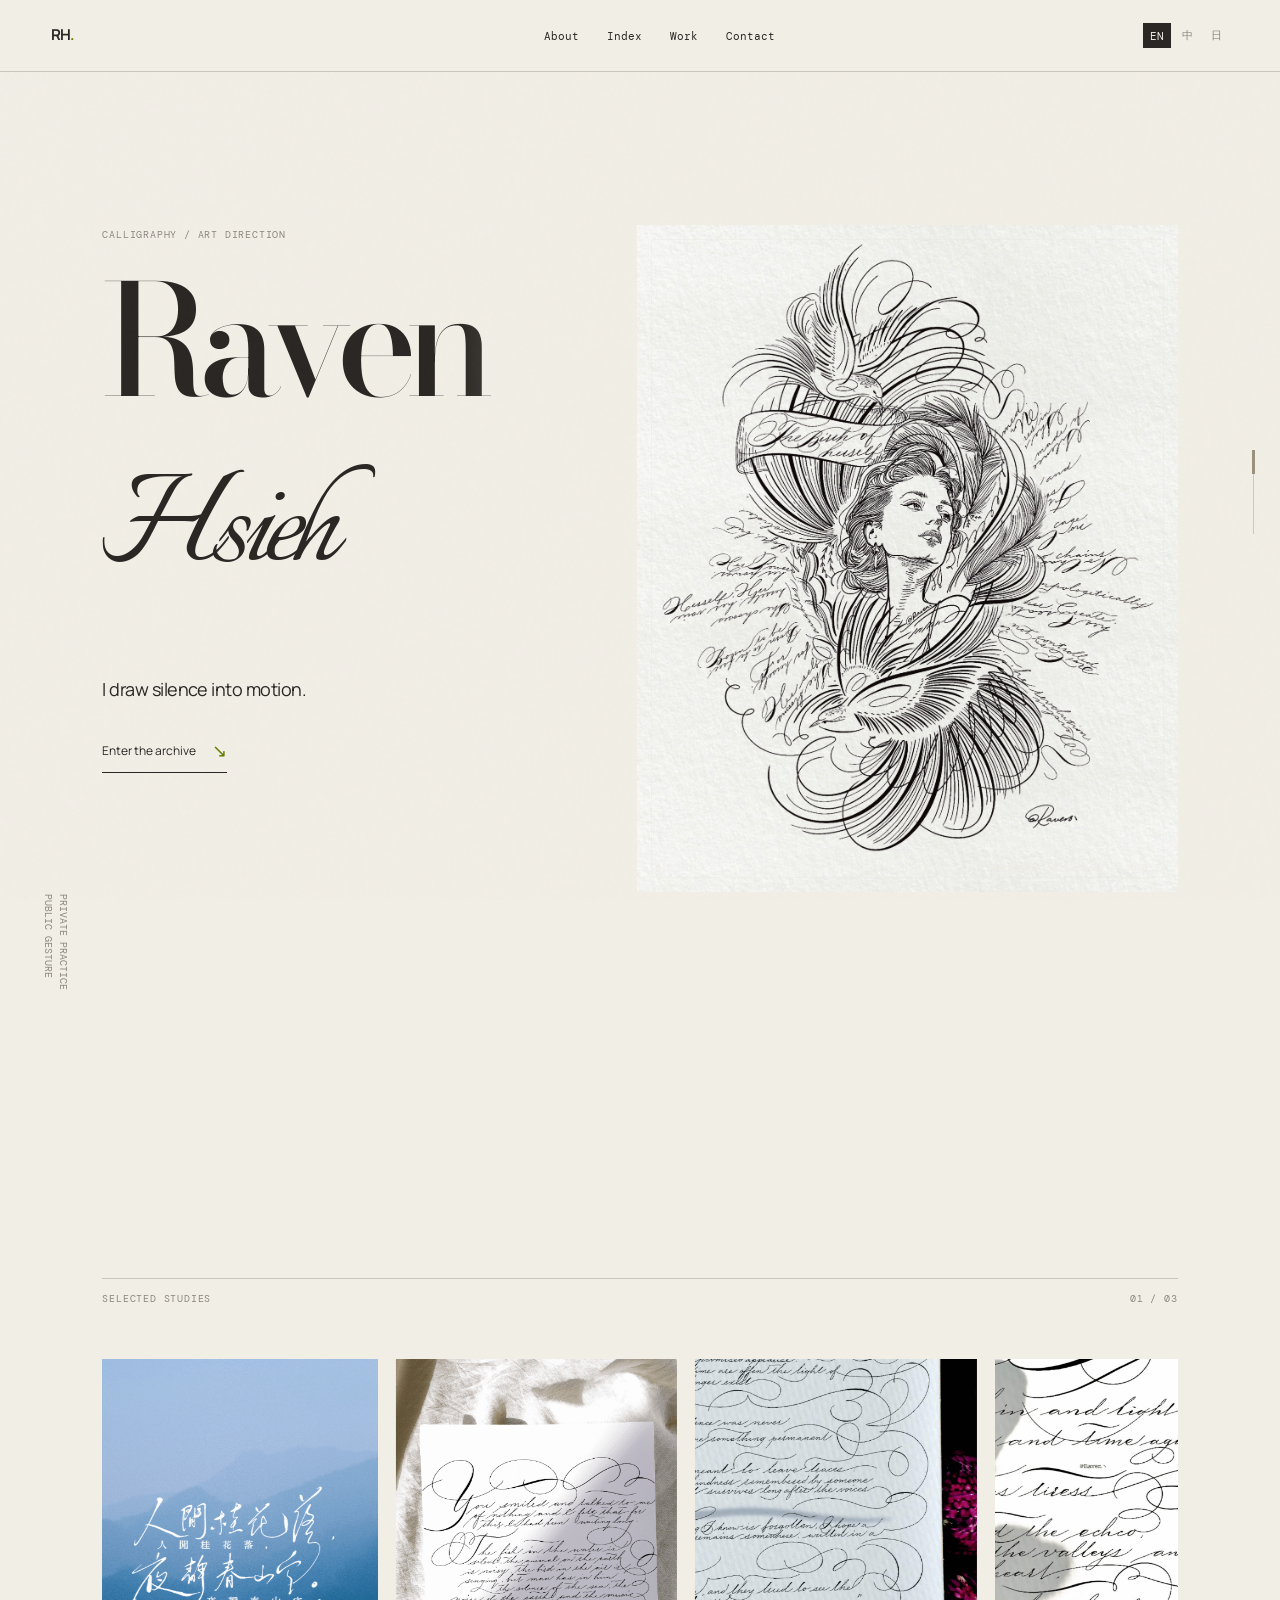
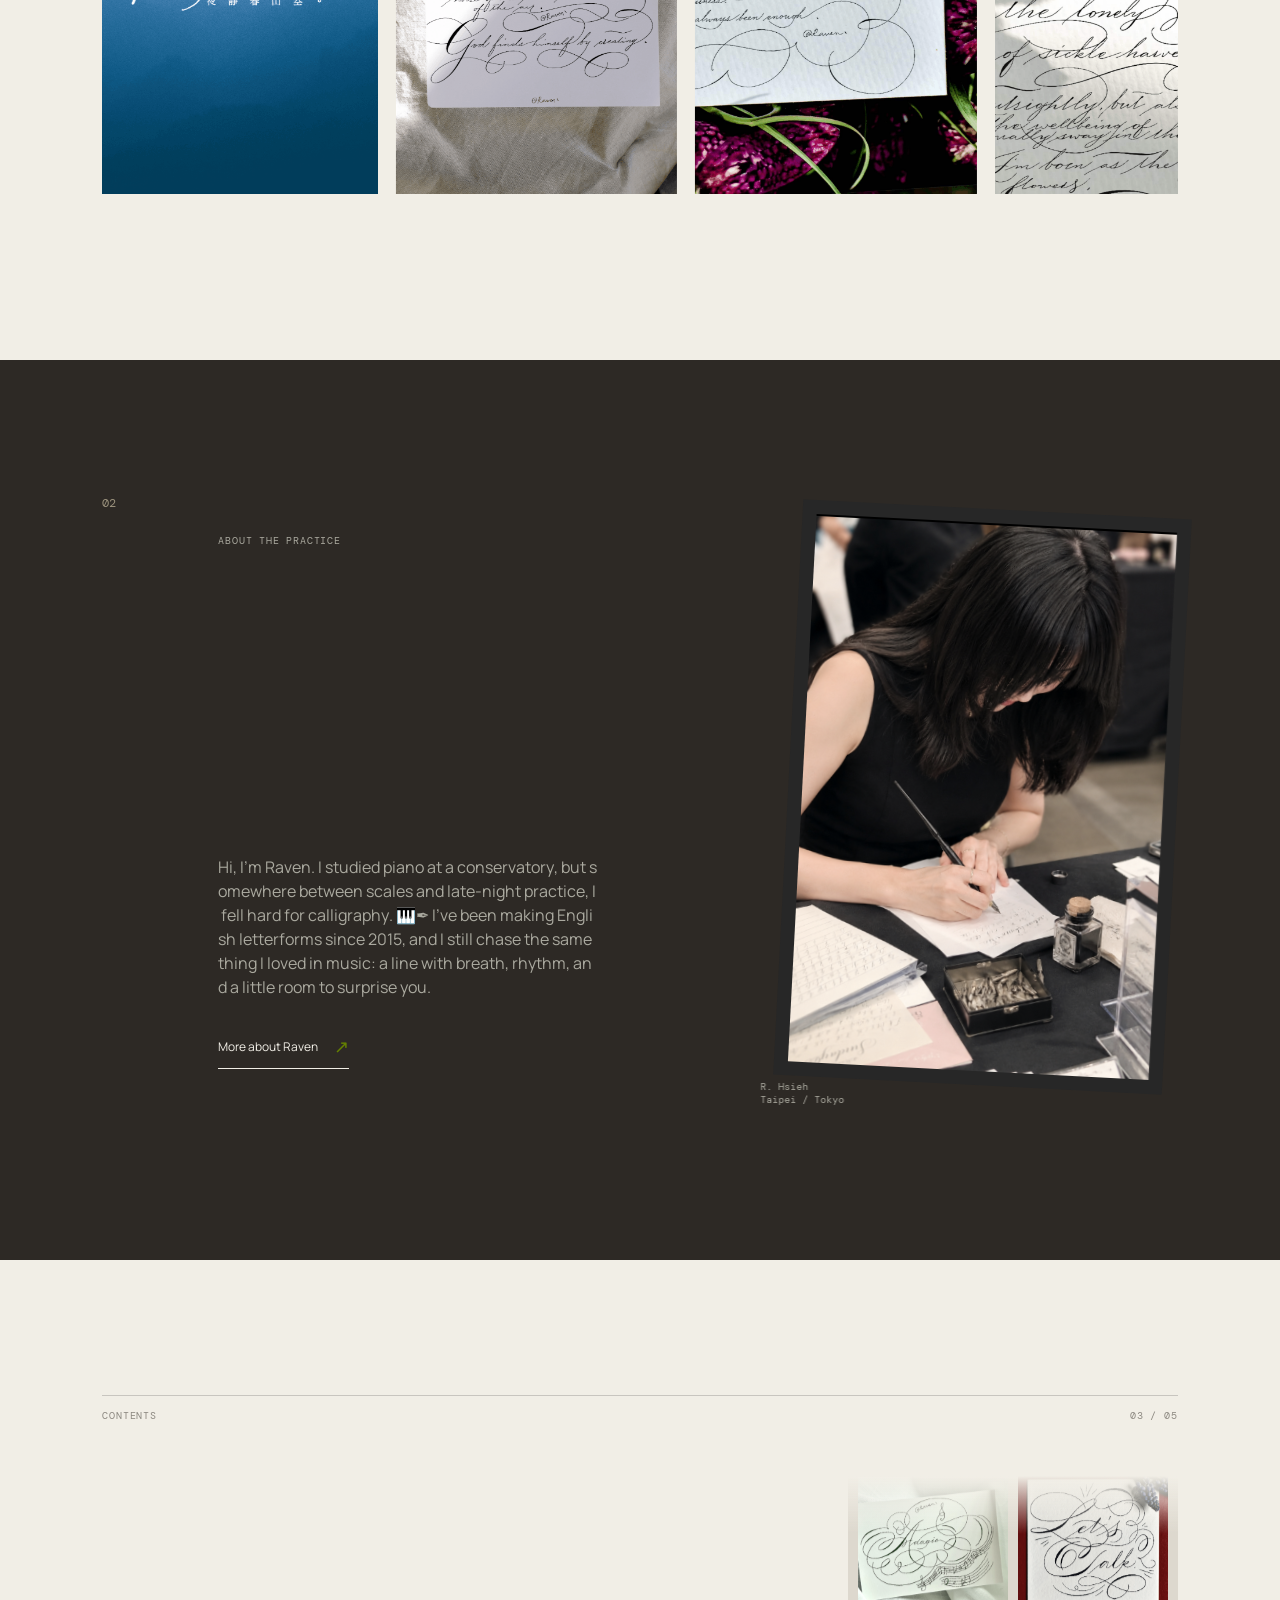
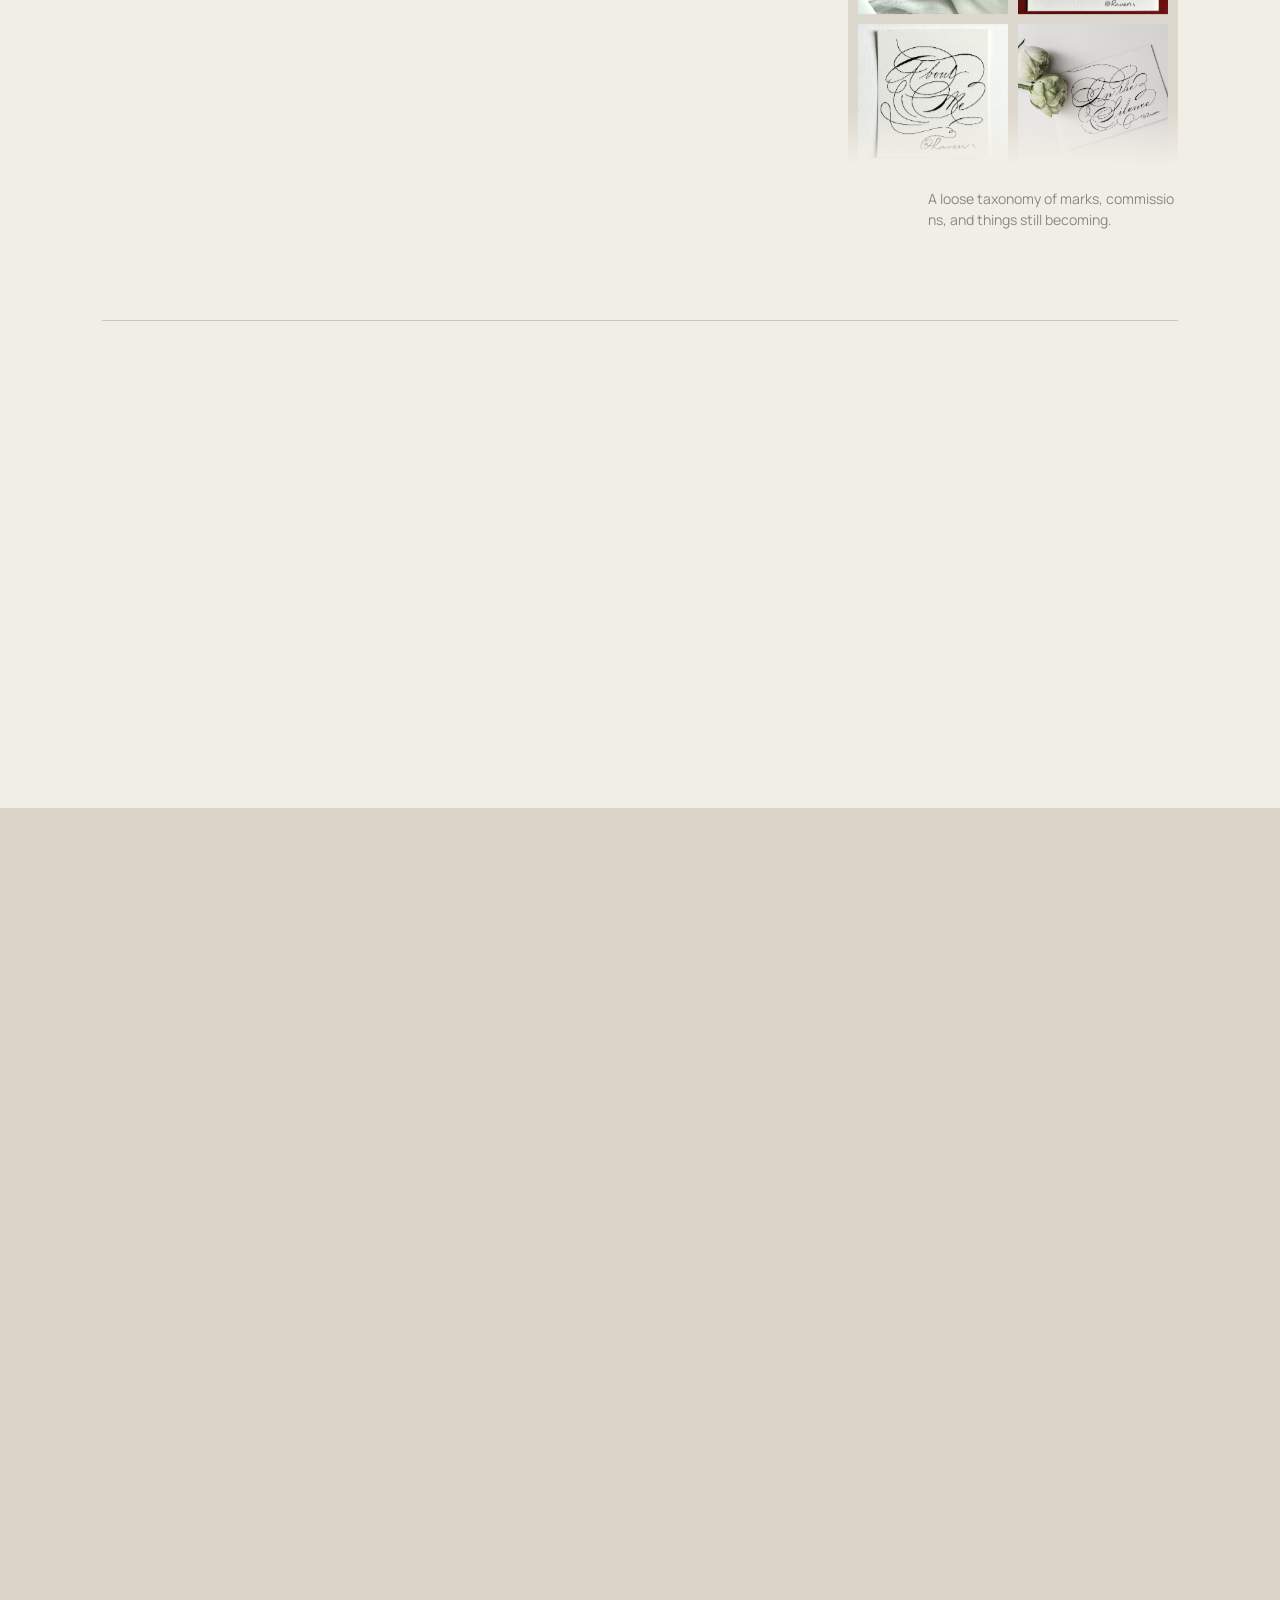
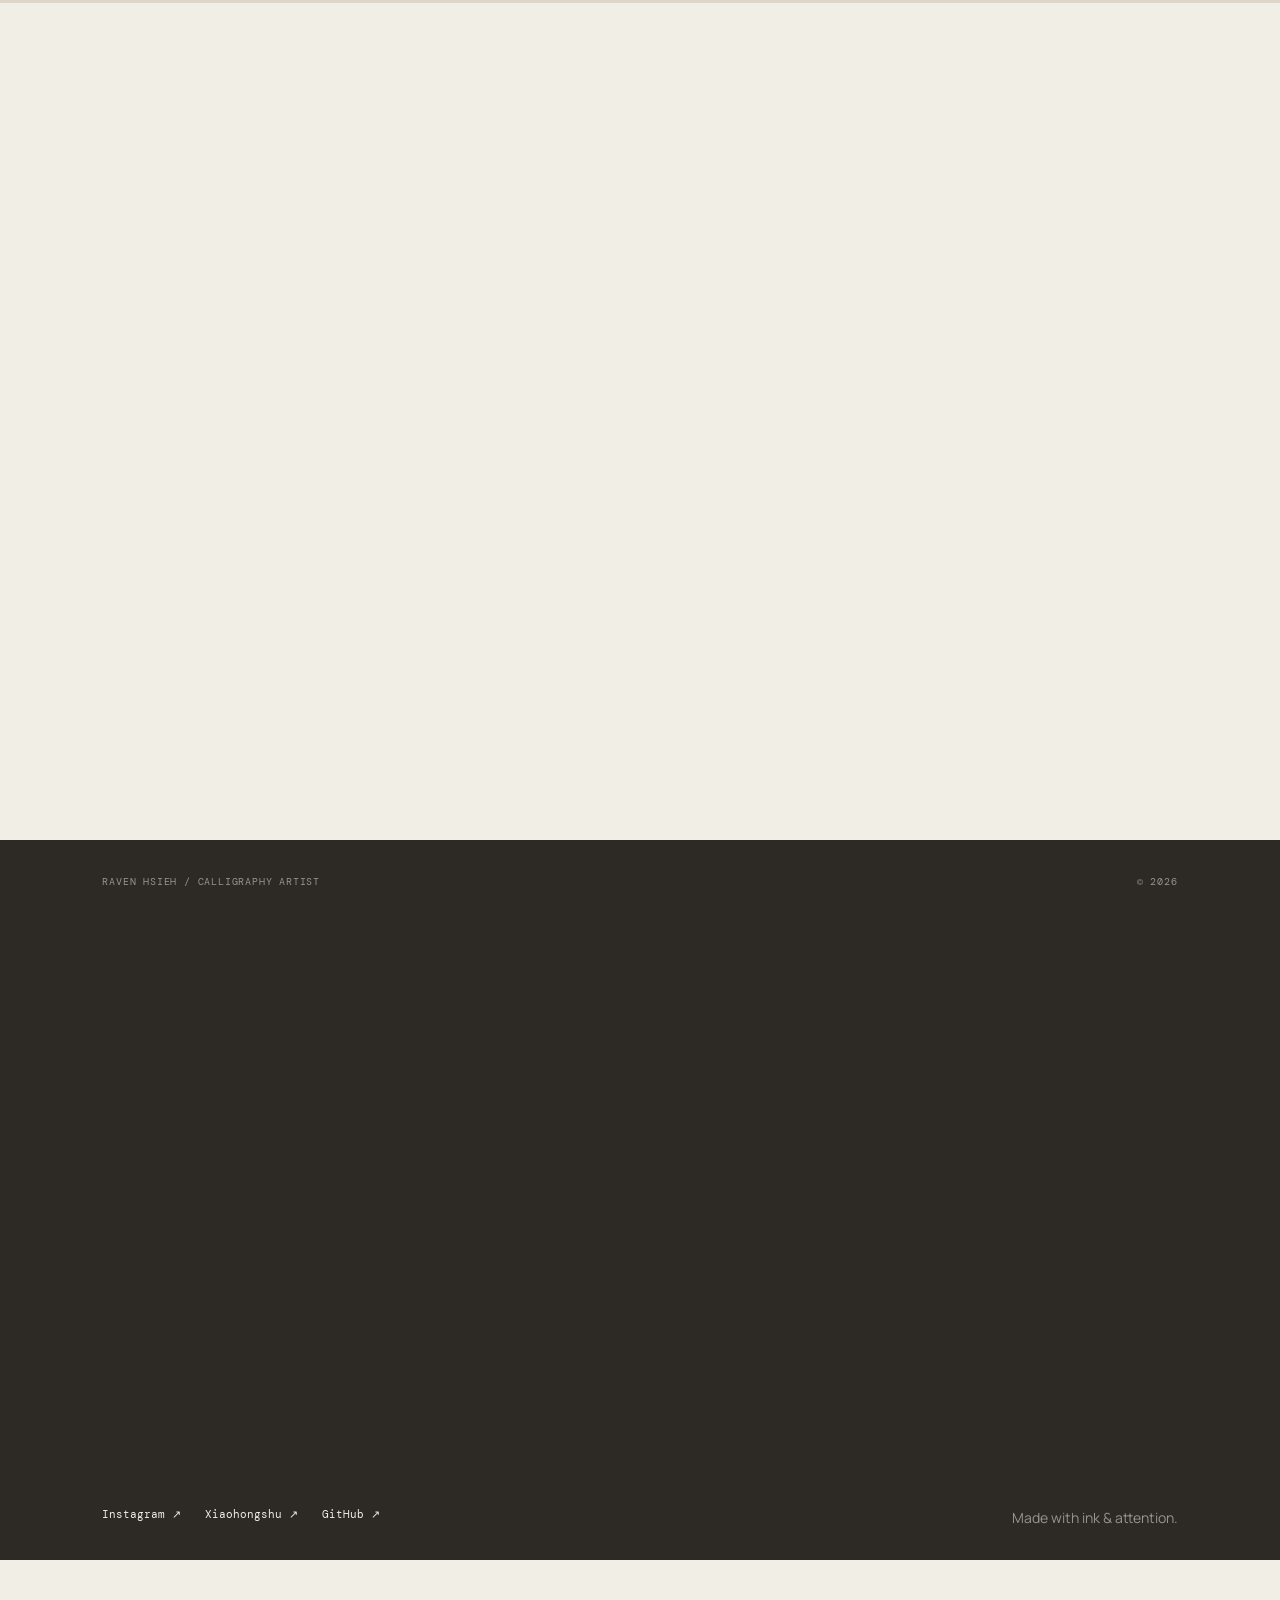
==== index.html @ c61dcfc4 "Publish Raven Hsieh calligraphy portfolio" ====
<!doctype html>
<html lang="en">
  <head>
    <meta charset="UTF-8" />
    <meta name="viewport" content="width=device-width, initial-scale=1.0" />
    <meta name="description" content="Raven Hsieh is a calligraphy artist exploring rhythm, gesture and material." />
    <title>Raven Hsieh / Calligraphy artist</title>
    <link rel="stylesheet" href="styles.css" />
  </head>
  <body class="intro-staging">
    <div class="preloader" aria-label="Loading Raven Hsieh portfolio"><div class="preloader-mark">RH<span>.</span></div><div class="preloader-line"><i></i></div><div class="preloader-note">loading the archive</div></div>
    <div class="t-page-slide page-transition" data-page="1" aria-hidden="true"><div class="t-page" data-page-id="1"><span>selected work</span></div><div class="t-page" data-page-id="2"><span>opening study</span></div></div>
    <div class="quill-cursor" aria-hidden="true"><img src="assets/quill-cursor.png" alt="" /></div>
    <div class="scroll-rail" aria-hidden="true"><i></i></div>
    <div class="site-noise" aria-hidden="true"></div>
    <header class="site-header">
      <a class="wordmark" href="#top" aria-label="Raven Hsieh home">RH<span>.</span></a>
      <nav class="primary-nav" aria-label="Primary navigation">
        <a href="#about" data-i18n="nav.about">About</a>
        <a href="#index" data-i18n="nav.index">Index</a>
        <a href="#work" data-i18n="nav.work">Work</a>
        <a href="#contact" data-i18n="nav.contact">Contact</a>
      </nav>
      <div class="language-switcher" aria-label="Language switcher">
        <button class="language active" data-lang="en">EN</button>
        <button class="language" data-lang="zh">中</button>
        <button class="language" data-lang="ja">日</button>
      </div>
    </header>

    <main id="top">
      <section class="hero section-pad" aria-labelledby="hero-title">
        <div class="hero-copy reveal">
          <p class="eyebrow" data-i18n="hero.eyebrow">Calligraphy / Art direction</p>
          <h1 id="hero-title" class="kinetic-title">Raven <em>Hsieh</em></h1>
          <p class="hero-manifesto typing-copy" data-i18n="hero.manifesto">I draw silence into motion.</p>
          <a class="text-link transition-link" href="#about"><span data-i18n="hero.cta">Enter the archive</span><span class="arrow">↘</span></a>
        </div>
        <div class="hero-art art-frame tilt reveal" data-tilt="12" data-project="herself" tabindex="0" role="button" aria-label="Open The Birth of Herself">
          <img src="assets/the-birth-of-herself.jpg" alt="The Birth of Herself, an ink drawing by Raven Hsieh" />
          <div class="art-caption"><span>01</span><span>The Birth of Herself / 2026.7</span></div>
          <div class="cursor-hint">move me</div>
        </div>
        <div class="hero-vertical">private practice<br />public gesture</div>
      </section>

      <section class="motion-strip section-pad" aria-label="Motion studies">
        <div class="section-label reveal"><span>Selected studies</span><span>01 / 03</span></div>
        <div class="study-marquee" aria-label="Five moving calligraphy studies">
          <div class="study-track">
            <div class="study-set">
            <figure class="study-card"><img src="assets/study-mountain.gif" alt="Blue mountain calligraphy study" /><figcaption>mountain hush</figcaption></figure>
            <figure class="study-card"><img src="assets/study-loop.gif" alt="Black line calligraphy study" /><figcaption>longing line</figcaption></figure>
            <figure class="study-card"><img src="assets/study-flower.gif" alt="Flower and calligraphy study" /><figcaption>flower note</figcaption></figure>
            <figure class="study-card"><img src="assets/study-soul.gif" alt="White flower calligraphy study" /><figcaption>soft witness</figcaption></figure>
            <figure class="study-card"><img src="assets/study-cat.gif" alt="Cat postcard calligraphy study" /><figcaption>postcard to self</figcaption></figure>
            </div>
            <div class="study-set" aria-hidden="true">
            <figure class="study-card"><img src="assets/study-mountain.gif" alt="" /><figcaption>mountain hush</figcaption></figure>
            <figure class="study-card"><img src="assets/study-loop.gif" alt="" /><figcaption>longing line</figcaption></figure>
            <figure class="study-card"><img src="assets/study-flower.gif" alt="" /><figcaption>flower note</figcaption></figure>
            <figure class="study-card"><img src="assets/study-soul.gif" alt="" /><figcaption>soft witness</figcaption></figure>
            <figure class="study-card"><img src="assets/study-cat.gif" alt="" /><figcaption>postcard to self</figcaption></figure>
            </div>
          </div>
        </div>
      </section>

      <section class="statement section-pad" id="about" aria-labelledby="about-title">
        <div class="statement-index">02</div>
        <div class="statement-copy reveal">
          <p class="eyebrow" data-i18n="about.eyebrow">About the practice</p>
          <h2 id="about-title" class="kinetic-title" data-i18n="about.title">The hand is a<br /><em>thinking instrument.</em></h2>
          <p class="typing-copy" data-i18n="about.body">Hi, I’m Raven. I studied piano at a conservatory, but somewhere between scales and late-night practice, I fell hard for calligraphy. 🎹✒️ I’ve been making English letterforms since 2015, and I still chase the same thing I loved in music: a line with breath, rhythm, and a little room to surprise you.</p>
          <a class="text-link" href="#contact"><span data-i18n="about.cta">More about Raven</span><span class="arrow">↗</span></a>
        </div>
        <div class="portrait-frame reveal"><img src="assets/raven-at-work.jpg" alt="Raven Hsieh writing calligraphy with a dip pen" /><div class="portrait-hello" aria-hidden="true"><img src="assets/hello-bubble-cutout.png" alt="" /><span>Hello!</span></div><div class="portrait-note">R. Hsieh<br />Taipei / Tokyo</div></div>
      </section>

      <section class="index-section section-pad" id="index" aria-labelledby="index-title">
        <div class="section-label reveal"><span>Contents</span><span>03 / 05</span></div>
        <div class="index-heading reveal"><h2 id="index-title" class="kinetic-title" data-i18n="index.title">A living<br /><em>index.</em></h2><div class="index-side"><div class="vertical-index-flow" aria-label="A looping selection of Raven Hsieh calligraphy studies"><div class="vertical-index-track"><div class="vertical-index-set"><img src="assets/index-music.jpg" alt="Music-themed calligraphy study" /><img src="assets/index-red.jpg" alt="Calligraphy study on red fabric" /><img src="assets/index-words.jpg" alt="Flourished lettering study" /><img src="assets/index-flowers.jpg" alt="Floral calligraphy study" /></div><div class="vertical-index-set" aria-hidden="true"><img src="assets/index-music.jpg" alt="" /><img src="assets/index-red.jpg" alt="" /><img src="assets/index-words.jpg" alt="" /><img src="assets/index-flowers.jpg" alt="" /></div></div></div><p class="typing-copy" data-i18n="index.body">A loose taxonomy of marks, commissions, and things still becoming.</p></div></div>
        <ol class="index-list">
          <li class="reveal"><span>01</span><a href="#work" data-i18n="index.one">The work</a><span>↘</span></li>
          <li class="reveal"><span>02</span><a href="#contact" data-i18n="index.two">Collaborations</a><span>↘</span></li>
          <li class="reveal"><span>03</span><a href="#contact" data-i18n="index.three">Letters from the studio</a><span>↘</span></li>
        </ol>
      </section>

      <section class="work-section section-pad" id="work" aria-labelledby="work-title">
        <div class="section-label reveal"><span>Selected work</span><span>04 / 05</span></div>
        <div class="work-heading reveal"><h2 id="work-title" class="kinetic-title" data-i18n="work.title">Marks with<br /><em>memory.</em></h2><div class="filter-row"><button class="filter active" data-filter="all">All</button><button class="filter" data-filter="identity">Identity</button><button class="filter" data-filter="editorial">Editorial</button></div></div>
        <div class="work-grid">
          <article class="work-item large reveal artwork-zone" data-project="herself" data-category="editorial" tabindex="0" role="button" aria-label="Open The Birth of Herself"><div class="work-visual visual-one visual-herself"><img src="assets/the-birth-of-herself.jpg" alt="The Birth of Herself, an ink drawing by Raven Hsieh" /></div><div class="work-meta"><h3>The Birth of Herself</h3><p>Personal work / 2026.7</p><span>↗</span></div></article>
          <article class="work-item reveal artwork-zone" data-project="slow" data-category="editorial" tabindex="0" role="button" aria-label="Open Mary"><div class="work-visual visual-two visual-mary"><img src="assets/mary-2026.jpg" alt="Mary, an illustration and calligraphy work by Raven Hsieh" /></div><div class="work-meta"><h3>Mary</h3><p>Personal work / 2026.8</p><span>↗</span></div></article>
          <article class="work-item reveal artwork-zone work-persephone" data-project="persephone" data-category="editorial" tabindex="0" role="button" aria-label="Open Persephone"><div class="work-visual visual-persephone"><img src="assets/persephone-2026.jpg" alt="Persephone, a calligraphy and illustration work by Raven Hsieh" /></div><div class="work-meta"><h3>Persephone</h3><p>Personal work / 2026.7</p><span>↗</span></div></article>
          <article class="work-item reveal artwork-zone" data-project="water" data-category="editorial" tabindex="0" role="button" aria-label="Open Max"><div class="work-visual visual-three visual-max"><img src="assets/max-2026.jpg" alt="Max, a typographic portrait by Raven Hsieh" /></div><div class="work-meta"><h3>Max</h3><p>Personal work / 2026.6</p><span>↗</span></div></article>
          <article class="work-item reveal artwork-zone" data-project="becoming" data-category="editorial" tabindex="0" role="button" aria-label="Open Guci and Songwan wedding calligraphy"><div class="work-visual visual-wedding"><img src="assets/guci-songwan-2026.jpg" alt="Guci and Songwan wedding calligraphy commission by Raven Hsieh" /></div><div class="work-meta"><h3>Guci &amp; Songwan</h3><p>Wedding commission / 2026.9</p><span>↗</span></div></article>
          <article class="work-item reveal artwork-zone" data-project="garden" data-category="editorial" tabindex="0" role="button" aria-label="Open Garden Lettering"><div class="work-visual visual-garden"><img src="assets/garden-lettering-2026.jpg" alt="Garden Lettering, a floral alphabet study by Raven Hsieh" /></div><div class="work-meta"><h3>Garden Lettering</h3><p>Personal work / 2026.8</p><span>↗</span></div></article>
        </div>
      </section>

      <section class="services section-pad" aria-labelledby="services-title">
        <div class="section-label reveal"><span>Available for</span><span>05 / 05</span></div>
        <div class="services-layout">
          <div class="reveal"><h2 id="services-title" data-i18n="services.title">Made to leave<br /><em>a trace.</em></h2><p class="service-intro" data-i18n="services.body">For people who want language to feel like a material. Available for selected commissions, cultural projects, and editorial worlds.</p><a class="magnetic-button" href="mailto:xiejingru1999@outlook.com?subject=Commission%20inquiry&body=Hello%20Raven%2C%0A%0AI%27d%20like%20to%20discuss%20a%20commission.%0A%0AProject%3A%20%0ATimeline%3A%20%0ABudget%3A%20%0A%0AThank%20you%2C" data-i18n="services.cta">Start a conversation <span>↗</span></a></div>
          <div class="service-list reveal"><div><span>01</span><strong>Brand identity</strong><p>Wordmarks, logotypes, and a visual voice with a human pulse.</p></div><div><span>02</span><strong>Editorial lettering</strong><p>Cover art, title treatments, and letters that hold the page.</p></div><div><span>03</span><strong>Live / digital</strong><p>Motion studies, installations, and responsive gestures for screens.</p></div></div>
        </div>
      </section>
    </main>
    <section class="project-modal" aria-hidden="true" aria-labelledby="modal-title" role="dialog" aria-modal="true">
      <button class="project-modal-close" type="button" aria-label="Close project detail">×</button>
      <div class="project-modal-backdrop" data-modal-close></div>
      <div class="project-modal-sheet" role="document">
        <div class="modal-image-wrap"><img id="modal-image" src="assets/the-birth-of-herself.jpg" alt="" /></div>
        <article class="modal-copy">
          <p id="modal-meta" class="modal-meta">Personal work / 2026.7 / iPad Procreate</p>
          <h2 id="modal-title">The Birth <em>of Herself</em></h2>
          <p id="modal-lede" class="modal-lede">A little mess of lines, stars, and the moment a woman gives herself permission to begin again.</p>
          <div id="modal-story" class="modal-story"></div>
          <dl class="modal-details"><div><dt>Medium</dt><dd id="modal-medium">iPad Procreate</dd></div><div><dt>Year</dt><dd id="modal-year">2026.7</dd></div><div><dt>Kind</dt><dd id="modal-kind">Personal work</dd></div></dl>
        </article>
      </div>
    </section>

    <footer class="site-footer section-pad" id="contact">
      <div class="footer-top"><span class="footer-label">Raven Hsieh / Calligraphy artist</span><span class="footer-label">© 2026</span></div>
      <div class="footer-main reveal"><h2>Let’s make<br /><em>something move.</em></h2><a class="footer-email" href="mailto:xiejingru1999@outlook.com?subject=Commission%20inquiry&body=Hello%20Raven%2C%0A%0AI%27d%20like%20to%20discuss%20a%20commission.%0A%0AProject%3A%20%0ATimeline%3A%20%0ABudget%3A%20%0A%0AThank%20you%2C">xiejingru1999@outlook.com <span>↗</span></a></div>
      <div class="footer-bottom"><div class="socials"><a href="https://www.instagram.com/raven_hsieh_/" aria-label="Instagram" target="_blank" rel="noopener noreferrer">Instagram ↗</a><a href="https://www.xiaohongshu.com/user/profile/5e43a0f9000000000100bc27?xsec_token=ABNjXVe8FTAKIpHP5wsB7noL-pepF3Jj30sDSr4NmYrhI%3D&amp;xsec_source=pc_search" aria-label="Xiaohongshu" target="_blank" rel="noopener noreferrer">Xiaohongshu ↗</a><a href="https://github.com/xiejingru1999-commits" aria-label="GitHub" target="_blank" rel="noopener noreferrer">GitHub ↗</a></div><span>Made with ink &amp; attention.</span></div>
    </footer>
    <script src="script.js"></script>
  </body>
</html>
---- styles.css ----
@import url('https://fonts.googleapis.com/css2?family=Bodoni+Moda:opsz,wght@6..96,400;6..96,500&family=DM+Mono:wght@400;500&family=Italianno&family=Manrope:wght@400;500;600;700&display=swap');
:root{--ink:#151515;--paper:#e8e6df;--muted:#88877f;--acid:#d8ff35;--line:rgba(21,21,21,.2);--serif:'Oooh Baby',cursive;--sans:'Manrope',Arial,sans-serif;--mono:'DM Mono',monospace;--radius:2px}*{box-sizing:border-box}html{scroll-behavior:smooth}body{margin:0;background:var(--paper);color:var(--ink);font-family:var(--sans);font-size:14px;line-height:1.5;overflow-x:hidden}.site-noise{position:fixed;inset:0;pointer-events:none;opacity:.06;z-index:10;background-image:url("data:image/svg+xml,%3Csvg viewBox='0 0 180 180' xmlns='http://www.w3.org/2000/svg'%3E%3Cfilter id='n'%3E%3CfeTurbulence type='fractalNoise' baseFrequency='.8' numOctaves='4' stitchTiles='stitch'/%3E%3C/filter%3E%3Crect width='100%25' height='100%25' filter='url(%23n)' opacity='.25'/%3E%3C/svg%3E")}.site-header{height:72px;display:flex;align-items:center;justify-content:space-between;padding:0 4vw;border-bottom:1px solid var(--line);position:fixed;top:0;width:100%;z-index:20;background:rgba(232,230,223,.82);backdrop-filter:blur(16px)}.wordmark{font-size:15px;letter-spacing:-.06em;color:var(--ink);text-decoration:none;font-weight:700}.wordmark span,.arrow,.footer-email span{color:#648000}.primary-nav{display:flex;gap:28px;margin-left:8vw}.primary-nav a,.language,.socials a{font:11px var(--mono);text-decoration:none;color:var(--ink);background:none;border:0;cursor:pointer}.primary-nav a:hover,.socials a:hover{color:#648000}.language-switcher{display:flex;gap:4px}.language{padding:5px 7px;color:var(--muted)}.language.active{background:var(--ink);color:var(--paper)}.section-pad{padding-left:8vw;padding-right:8vw}.hero{padding-top:145px;min-height:100dvh;display:grid;grid-template-columns:1fr 1.12fr;position:relative;align-items:center;gap:4vw}.hero-copy{align-self:center;position:relative;z-index:2;margin-top:-6vh}.eyebrow,.section-label,.footer-label{font:10px var(--mono);text-transform:uppercase;letter-spacing:.08em;color:var(--muted)}h1,h2{font-weight:500;letter-spacing:-.08em;line-height:.92;margin:18px 0}h1{font-size:clamp(72px,12vw,180px);max-width:650px}h1 em,h2 em{font-family:var(--serif);font-style:normal;font-weight:400;letter-spacing:-.05em}.hero-manifesto{font-size:18px;letter-spacing:-.03em;max-width:230px;margin:32px 0 34px}.text-link{display:inline-flex;gap:16px;align-items:center;border-bottom:1px solid var(--ink);color:var(--ink);text-decoration:none;padding-bottom:8px;font-size:12px}.text-link:hover .arrow{transform:translate(4px,-4px)}.arrow{font-size:18px;transition:transform .3s}.hero-art{height:min(74vh,720px);min-height:430px;position:relative;overflow:hidden;background:#141414;cursor:none;transform-style:preserve-3d}.hero-art img{width:100%;height:100%;object-fit:cover;filter:saturate(.86) contrast(1.06);transition:transform .8s cubic-bezier(.16,1,.3,1)}.hero-art:hover img{transform:scale(1.06)}.art-frame:after{content:"";position:absolute;inset:14px;border:1px solid rgba(232,230,223,.36);pointer-events:none}.art-caption{position:absolute;bottom:18px;left:18px;right:18px;color:var(--paper);display:flex;justify-content:space-between;font:10px var(--mono);z-index:2}.cursor-hint{position:absolute;right:20px;top:20px;border:1px solid var(--acid);color:var(--acid);padding:5px 8px;font:9px var(--mono);z-index:2;opacity:0;transform:translateY(5px);transition:.3s}.hero-art:hover .cursor-hint{opacity:1;transform:none}.hero-orbit{position:absolute;width:45vw;height:45vw;max-width:680px;max-height:680px;right:-15vw;top:16vh;border:1px solid var(--line);border-radius:50%;z-index:-1}.hero-orbit span{position:absolute;width:8px;height:8px;background:var(--acid);border-radius:50%;top:16%;left:15%;animation:orbit 12s linear infinite}.hero-orbit span:nth-child(2){top:auto;left:auto;right:6%;bottom:24%;width:4px;height:4px;animation-duration:16s}.hero-orbit span:nth-child(3){top:45%;left:auto;right:-3%;width:3px;height:3px;animation-duration:20s}.hero-vertical{position:absolute;left:3.2vw;bottom:8vh;writing-mode:vertical-rl;font:10px var(--mono);color:var(--muted);line-height:1.5;text-transform:uppercase}.section-label{display:flex;justify-content:space-between;border-top:1px solid var(--line);padding-top:13px;margin-bottom:50px}.motion-strip{padding-top:15vh;padding-bottom:18vh}.motion-grid{display:grid;grid-template-columns:1fr 1fr 1.35fr;gap:18px;align-items:start}.motion-card{height:30vw;max-height:420px;min-height:240px;position:relative;overflow:hidden;background:#222;cursor:pointer}.motion-card figcaption{position:absolute;bottom:14px;left:14px;color:var(--paper);font:10px var(--mono)}.motion-card img{width:100%;height:100%;object-fit:cover;filter:grayscale(.7);transition:transform .8s}.motion-card:hover img{transform:scale(1.08) rotate(2deg)}.motion-a{background:#c9ff2f}.motion-b{background:#1b1b1b}.ink-shape{position:absolute;width:74%;height:34%;background:var(--ink);top:28%;left:8%;border-radius:55% 40% 8% 75%;transform:rotate(-18deg);animation:float 6s ease-in-out infinite}.motion-b .ink-shape{width:140%;height:24%;left:-16%;top:40%;background:var(--acid);border-radius:70% 25% 80% 10%;transform:rotate(26deg);animation-delay:-1.5s}.statement{min-height:100dvh;padding-top:15vh;padding-bottom:18vh;display:grid;grid-template-columns:.15fr 1.2fr .9fr;gap:4vw;align-items:center;background:#181818;color:var(--paper)}.statement .eyebrow,.statement p{color:#aaa99f}.statement h2,.services h2,.footer-main h2{font-size:clamp(56px,8vw,122px)}.statement-copy p:not(.eyebrow){max-width:380px;font-size:16px;margin:34px 0}.statement .text-link{color:var(--paper);border-color:var(--paper)}.statement-index{font:12px var(--mono);color:var(--acid);align-self:start}.portrait-frame{height:64vh;min-height:420px;position:relative;transform:rotate(3deg);background:#272727;padding:14px}.portrait-placeholder{height:100%;display:flex;align-items:flex-end;justify-content:space-between;padding:18px;background:linear-gradient(145deg,#53605a,#1f2623 50%,#b5b7a3);color:var(--paper);font:10px var(--mono)}.portrait-placeholder span:last-child{writing-mode:vertical-rl;color:rgba(232,230,223,.64)}.portrait-note{position:absolute;bottom:-30px;left:-12px;font:10px var(--mono);color:#aaa99f;transform:rotate(-3deg)}.index-section{padding-top:15vh;padding-bottom:18vh}.index-heading{display:grid;grid-template-columns:1fr .55fr;align-items:end;margin-bottom:10vh}.index-heading h2,.work-heading h2{font-size:clamp(64px,10vw,148px)}.index-heading p{max-width:250px;color:var(--muted);margin-bottom:12px}.index-list{margin:0;padding:0;list-style:none;border-top:1px solid var(--line)}.index-list li{display:grid;grid-template-columns:80px 1fr 30px;align-items:center;border-bottom:1px solid var(--line);padding:20px 0}.index-list li span{font:10px var(--mono);color:var(--muted)}.index-list li a{font-size:clamp(22px,3.5vw,48px);letter-spacing:-.05em;text-decoration:none;color:var(--ink)}.index-list li:hover a{font-family:var(--serif);color:#648000}.work-section{padding-top:15vh;padding-bottom:18vh;background:#d6d4cc}.work-heading{display:flex;justify-content:space-between;align-items:end;margin-bottom:7vh}.filter-row{display:flex;gap:8px}.filter{border:0;border-bottom:1px solid var(--line);font:10px var(--mono);padding:8px 0;margin-left:12px;background:none;cursor:pointer;color:var(--muted)}.filter.active{color:var(--ink);border-color:var(--ink)}.work-grid{display:grid;grid-template-columns:1.1fr .8fr;gap:6vw 3vw}.work-item.large{grid-row:span 2}.work-item.wide{grid-column:1/-1}.work-visual{position:relative;overflow:hidden;min-height:360px;background:#222;display:flex;align-items:center;justify-content:center}.work-item.large .work-visual{height:65vw;max-height:760px}.visual-one{background:#212121}.visual-one span{font-family:var(--serif);font-size:35vw;color:var(--acid);line-height:.6;transform:rotate(-15deg);transition:transform .7s}.work-item:hover .visual-one span{transform:rotate(-5deg) scale(1.08)}.visual-two{background:#c7ff32;align-items:flex-start;justify-content:flex-start;padding:35px}.visual-two span{font:clamp(32px,5vw,72px) var(--mono);line-height:.8;letter-spacing:-.14em;transform:rotate(-8deg)}.visual-three{background:#b3b2a6;align-items:flex-end;justify-content:flex-end;padding:30px}.visual-three span{font-family:var(--serif);font-size:150px;line-height:.62;writing-mode:vertical-rl;transform:rotate(15deg)}.visual-four{min-height:300px;background:#131313;align-items:center;justify-content:center}.visual-four span{color:var(--paper);font:clamp(40px,7vw,100px) var(--mono);line-height:.85;letter-spacing:-.13em;transform:rotate(-6deg)}.work-meta{display:grid;grid-template-columns:1fr 1fr 20px;padding-top:12px;border-top:1px solid var(--ink);margin-top:12px;align-items:start}.work-meta h3,.work-meta p{margin:0;font-size:12px;font-weight:500}.work-meta p,.work-meta>span{font:10px var(--mono);color:var(--muted)}.services{padding-top:15vh;padding-bottom:18vh}.services-layout{display:grid;grid-template-columns:1fr 1fr;gap:8vw}.service-intro{max-width:340px;margin:34px 0;font-size:16px}.magnetic-button{display:inline-flex;gap:28px;padding:16px 18px;border:1px solid var(--ink);color:var(--ink);text-decoration:none;font:11px var(--mono);transition:background .3s,color .3s,transform .25s}.magnetic-button:hover{background:var(--ink);color:var(--paper)}.magnetic-button span{color:var(--acid)}.service-list{border-top:1px solid var(--line)}.service-list>div{display:grid;grid-template-columns:35px 1fr;gap:10px;padding:18px 0;border-bottom:1px solid var(--line)}.service-list span{font:10px var(--mono);color:var(--muted)}.service-list strong{font-size:17px;font-weight:500}.service-list p{grid-column:2;margin:3px 0 0;color:var(--muted);max-width:300px}.site-footer{padding-top:35px;padding-bottom:32px;background:var(--ink);color:var(--paper);min-height:80vh;display:flex;flex-direction:column}.site-footer .footer-label,.site-footer .footer-bottom span{color:#96958e}.footer-top,.footer-bottom{display:flex;justify-content:space-between;gap:20px}.footer-main{margin:auto 0 12vh}.footer-main h2{margin-bottom:40px}.footer-email{font:clamp(18px,2.5vw,36px) var(--mono);color:var(--paper);text-decoration:none;border-bottom:1px solid #6c6b67;padding-bottom:10px}.footer-email:hover{color:var(--acid)}.socials{display:flex;gap:24px}.site-footer .socials a{color:var(--paper)}.site-footer .socials a:hover{color:var(--acid)}.reveal{opacity:0;transform:translateY(28px);transition:opacity .9s cubic-bezier(.16,1,.3,1),transform .9s cubic-bezier(.16,1,.3,1)}.reveal.visible{opacity:1;transform:translateY(0)}.tilt{transition:transform .3s cubic-bezier(.16,1,.3,1)}@keyframes float{0%,100%{transform:rotate(-18deg) translateY(0)}50%{transform:rotate(-14deg) translateY(-16px)}}@keyframes orbit{to{transform:rotate(360deg) translateX(20px) rotate(-360deg)}}@media (max-width:800px){.site-header{padding:0 5vw}.primary-nav{display:none}.section-pad{padding-left:5vw;padding-right:5vw}.hero{grid-template-columns:1fr;padding-top:120px;gap:30px}.hero-copy{margin-top:0}.hero-art{height:62vh;min-height:370px}.hero-vertical{display:none}.hero-orbit{width:95vw;height:95vw;top:20vh;right:-42vw}.motion-strip{padding-top:12vh}.motion-grid{grid-template-columns:1fr 1fr;gap:10px}.motion-card{height:48vw;min-height:180px}.motion-card:last-child{grid-column:1/-1;height:58vw}.statement{grid-template-columns:1fr;padding-top:13vh;gap:50px}.statement-index{display:none}.portrait-frame{height:110vw;min-height:370px;width:82%;margin-left:auto}.index-heading{grid-template-columns:1fr;gap:20px;margin-bottom:7vh}.work-heading{display:block}.filter-row{margin-top:30px}.work-grid{grid-template-columns:1fr;gap:45px}.work-item.large{grid-row:auto}.work-item.large .work-visual{height:120vw}.work-item.wide{grid-column:auto}.services-layout{grid-template-columns:1fr;gap:70px}.site-footer{min-height:75vh}.footer-main{margin:18vh 0}.footer-bottom{flex-direction:column}.socials{flex-wrap:wrap}}@media (prefers-reduced-motion:reduce){*,*:before,*:after{scroll-behavior:auto!important;animation:none!important;transition:none!important}.reveal{opacity:1;transform:none}}
/* Loading, page-to-page transition, and quill cursor layer */
.preloader{position:fixed;inset:0;background:var(--ink);color:var(--paper);z-index:100;display:grid;place-items:center;align-content:center;gap:18px;animation:preloader-out .9s 1.9s cubic-bezier(.76,0,.24,1) forwards;pointer-events:none}.preloader-mark{font:500 42px var(--display);letter-spacing:-.08em}.preloader-mark span{color:var(--acid)}.preloader-line{width:130px;height:1px;background:#575750;overflow:hidden}.preloader-line i{display:block;height:100%;background:var(--acid);transform:translateX(-100%);animation:loading-line 1.45s .15s cubic-bezier(.76,0,.24,1) forwards}.preloader-note{font:9px var(--mono);color:#96958e;text-transform:uppercase;letter-spacing:.1em}.page-transition{position:fixed;inset:0;background:var(--acid);z-index:90;transform:translateY(100%);display:grid;place-items:center;pointer-events:none}.page-transition span{font:500 30px var(--display);opacity:0}.page-transition.active{animation:page-wipe 1.05s cubic-bezier(.76,0,.24,1) both}.page-transition.active span{animation:transition-mark .8s .15s ease both}.quill-cursor{position:fixed;left:0;top:0;width:86px;height:86px;z-index:80;pointer-events:none;opacity:0;transform:translate(-16px,-15px) rotate(-18deg);filter:drop-shadow(0 5px 5px rgba(0,0,0,.18));transition:opacity .25s,filter .25s}.quill-cursor img{width:100%;height:100%;object-fit:contain}.quill-cursor.is-visible{opacity:1}.quill-cursor.is-hovering{filter:drop-shadow(0 0 7px var(--acid));transform:translate(-16px,-15px) rotate(-8deg) scale(1.16)}body.custom-cursor,.custom-cursor a,.custom-cursor button{cursor:none}.artwork-zone{cursor:none}.ink-burst{position:fixed;width:10px;height:10px;border-radius:50%;background:var(--acid);pointer-events:none;z-index:79;animation:ink-burst .7s ease-out forwards}.work-item .work-visual:after{content:"open study ↗";position:absolute;right:16px;top:16px;color:var(--acid);font:9px var(--mono);opacity:0;transform:translateY(5px);transition:.35s}.work-item:hover .work-visual:after{opacity:1;transform:none}@keyframes loading-line{to{transform:translateX(0)}}@keyframes preloader-out{to{opacity:0;visibility:hidden;transform:translateY(-100%)}}@keyframes page-wipe{0%{transform:translateY(100%)}42%{transform:translateY(0)}58%{transform:translateY(0)}100%{transform:translateY(-100%)}}@keyframes transition-mark{0%,100%{opacity:0;transform:translateY(15px)}45%,65%{opacity:1;transform:none}}@keyframes ink-burst{0%{opacity:.9;transform:scale(.3)}100%{opacity:0;transform:scale(4) translateY(-15px)}}
@media (max-width:800px){.quill-cursor{display:none}.artwork-zone{cursor:pointer}}
@media (prefers-reduced-motion:reduce){.preloader{animation-delay:.2s}.page-transition{display:none}}
:root{--display:'Bodoni Moda',Georgia,serif;--serif:'Italianno',cursive}h1,h2{font-family:var(--display)}.project-page{background:#eee9de}.project-hero{min-height:100dvh;padding-top:105px;padding-bottom:7vh}.project-intro{max-width:680px;margin:10vh 0 5vh}.project-intro h1{font-size:clamp(72px,12vw,176px);margin:18px 0}.project-intro h1 em{font-size:.8em}.project-intro>p:last-child{font-size:17px;max-width:330px;color:var(--muted)}.project-hero-art{height:52vh;min-height:360px;background:#a99e8a;position:relative;display:grid;place-items:center;overflow:hidden}.project-hero-art:after{content:"";position:absolute;inset:14px;border:1px solid rgba(42,39,36,.4)}.project-hero-art span{font:clamp(220px,36vw,540px) var(--serif);line-height:.5;color:#2d2925;transform:rotate(-14deg);transition:transform 1.4s cubic-bezier(.16,1,.3,1)}.project-hero-art:hover span{transform:rotate(-4deg) scale(1.08)}.project-notes{display:grid;grid-template-columns:1fr 1fr 1fr;gap:7vw;padding-top:14vh;padding-bottom:14vh;background:#2d2925;color:var(--paper)}.project-notes .eyebrow{color:#a39b8e}.project-notes p:last-child{max-width:260px;font-size:16px}.project-gallery{display:grid;grid-template-columns:1.25fr .75fr;gap:18px;padding-top:14vh;padding-bottom:14vh}.gallery-large{grid-row:span 2;min-height:680px;background:#4a443d;display:grid;place-items:center;overflow:hidden}.gallery-large span{font:clamp(110px,19vw,280px) var(--serif);color:#d8cfbf;transform:rotate(-10deg)}.gallery-small{min-height:320px;display:flex;align-items:flex-end;padding:20px}.gallery-warm{background:#b5aa98}.gallery-dark{background:#1e1c1a;color:var(--paper);font:16px var(--mono);justify-content:flex-end}.project-next{min-height:55vh;padding-top:12vh;padding-bottom:12vh;display:flex;justify-content:space-between;align-items:flex-end}.next-project{display:flex;flex-direction:column;gap:18px;color:var(--ink);text-decoration:none;text-align:right}.next-project span{font:10px var(--mono);color:var(--muted)}.next-project strong{font:clamp(24px,3vw,42px);font-weight:400;letter-spacing:-.06em}@media(max-width:800px){.project-notes{grid-template-columns:1fr;gap:45px}.project-gallery{grid-template-columns:1fr}.gallery-large{grid-row:auto;min-height:100vw}.gallery-small{min-height:60vw}.project-next{min-height:50vh;display:block}.next-project{margin-top:80px;text-align:left}}
:root{--display:'Bodoni Moda',Georgia,serif;--serif:'Italianno',cursive}h1,h2{font-family:var(--display)}.scroll-panel[data-transition="orb"]:before{border-radius:50%;inset:12% 18%;background:rgba(221,214,200,.84);transform:scale(0)}.scroll-panel[data-transition="orb"].is-current:before{animation:orb-reveal 1.25s cubic-bezier(.76,0,.24,1) both}.scroll-panel[data-transition="lift"]:before{background:#2d2925;transform:translateY(100%)}.scroll-panel[data-transition="lift"].is-current:before{animation:lift-reveal 1.15s cubic-bezier(.76,0,.24,1) both}.scroll-panel[data-transition="line"]:before{inset:0 0 0 auto;width:2px;background:var(--acid);transform:scaleY(0);transform-origin:top}.scroll-panel[data-transition="line"].is-current:before{animation:line-reveal 1.1s cubic-bezier(.76,0,.24,1) both}.scroll-panel[data-transition="split"]:before{background:var(--acid);transform:scaleX(0);transform-origin:left}.scroll-panel[data-transition="split"].is-current:before{animation:split-reveal 1.2s cubic-bezier(.76,0,.24,1) both}.scroll-panel[data-transition="soft"]:before{background:rgba(241,238,230,.92);filter:blur(16px);transform:translateY(45%);opacity:0}.scroll-panel[data-transition="soft"].is-current:before{animation:soft-reveal 1.4s cubic-bezier(.16,1,.3,1) both}.work-item{transition:transform .6s cubic-bezier(.16,1,.3,1),filter .6s}.work-item.is-selected{transform:scale(.96) rotate(-1deg);filter:brightness(.75)}.ink-burst-large{width:22px;height:22px;animation:ink-burst-large .65s cubic-bezier(.16,1,.3,1) forwards}@keyframes orb-reveal{0%{transform:scale(0)}55%{transform:scale(1.8)}100%{transform:scale(4)}}@keyframes lift-reveal{0%{transform:translateY(100%)}100%{transform:translateY(-100%)}}@keyframes line-reveal{0%{transform:scaleY(0)}45%{transform:scaleY(1)}100%{transform:scaleY(0) translateY(-100%)}}@keyframes split-reveal{0%{transform:scaleX(0)}50%{transform:scaleX(1)}100%{transform:scaleX(0) translateX(100%)}}@keyframes soft-reveal{0%{opacity:0;transform:translateY(45%)}45%{opacity:1;transform:translateY(0)}100%{opacity:0;transform:translateY(-45%)}}@keyframes ink-burst-large{0%{opacity:.9;transform:scale(.2)}100%{opacity:0;transform:scale(13)}}
:root{--display:'Bodoni Moda',Georgia,serif;--serif:'Italianno',cursive}h1,h2{font-family:var(--display)}
/* Scroll narrative and low-saturation palette */
:root{--paper:#f1eee6;--ink:#2a2724;--muted:#8c8880;--acid:#9b927d;--line:rgba(42,39,36,.2);--display:'Bodoni Moda',Georgia,serif;--serif:'Italianno',cursive}body{background:var(--paper);color:var(--ink)}.site-header{background:rgba(241,238,230,.86)}.statement,.site-footer{background:#2d2925}.motion-a,.motion-b,.visual-two{background:#b8b09e}.motion-b .ink-shape{background:#4a443d}.visual-one span{color:#d2c9b4}.visual-three{background:#c8c0b1}.work-section{background:#ddd6c8}.scroll-panel{position:relative;isolation:isolate;transition:transform 1.1s cubic-bezier(.16,1,.3,1),filter 1.1s cubic-bezier(.16,1,.3,1)}.scroll-panel:before{content:"";position:absolute;inset:0;z-index:5;background:linear-gradient(105deg,rgba(241,238,230,.96),rgba(241,238,230,.35) 45%,transparent 72%);transform:translateX(-105%);pointer-events:none}.scroll-panel.is-current:before{animation:section-wipe 1.25s cubic-bezier(.76,0,.24,1) both}.scroll-panel:not(.is-current){filter:saturate(.84);transform:scale(.992)}.scroll-panel.is-current{transform:scale(1)}.scroll-panel .reveal{transform:translateY(34px) skewY(1deg)}.scroll-panel .reveal.visible{transform:translateY(0) skewY(0)}.scroll-rail{position:fixed;right:2vw;top:50%;width:1px;height:84px;background:rgba(42,39,36,.18);z-index:30}.scroll-rail i{display:block;width:3px;margin-left:-1px;background:var(--acid);height:28%;transition:transform .7s cubic-bezier(.16,1,.3,1)}.quill-cursor.is-hidden{opacity:0!important}.feather-drift{position:fixed;width:25px;height:25px;z-index:79;pointer-events:none;opacity:.7;filter:grayscale(1);animation:feather-fall 1.8s cubic-bezier(.16,1,.3,1) forwards}.feather-drift img{width:100%;height:100%;object-fit:contain}.language,.language-switcher{cursor:auto!important}@keyframes section-wipe{0%{transform:translateX(-105%)}55%{transform:translateX(0)}100%{transform:translateX(105%)}}@keyframes feather-fall{0%{opacity:.65;transform:translate(0,0) rotate(-8deg) scale(.8)}100%{opacity:0;transform:translate(var(--drift-x),80px) rotate(38deg) scale(.26)}}
/* Keep the generated artwork subordinate to the warm neutral system. */
.hero-art img,.motion-card img{filter:saturate(.42) sepia(.08) contrast(1.04)}
.visual-max{padding:0;background:#d8d2c7}.visual-max img{width:100%;height:100%;object-fit:cover;object-position:center 48%;filter:saturate(.48) sepia(.06) contrast(1.03);transform:scale(1.01);transition:transform .8s cubic-bezier(.16,1,.3,1),filter .8s cubic-bezier(.16,1,.3,1)}.work-item:hover .visual-max img{transform:scale(1.055);filter:saturate(.58) sepia(.03) contrast(1.05)}
.work-item.large{grid-row:span 1}.work-item.large .work-visual{height:46vw;max-height:620px}.visual-persephone{padding:0;background:#d8d2c7}.visual-persephone img{width:100%;height:100%;object-fit:cover;object-position:center 45%;filter:saturate(.45) sepia(.05) contrast(1.04);transform:scale(1.012);transition:transform .8s cubic-bezier(.16,1,.3,1),filter .8s cubic-bezier(.16,1,.3,1)}.work-item:hover .visual-persephone img{transform:scale(1.06);filter:saturate(.56) sepia(.02) contrast(1.06)}
@media (max-width:800px){.work-item.large .work-visual{height:120vw}}
.index-side{display:grid;gap:22px;justify-items:end}.index-side .typing-copy{width:100%;margin:0}.vertical-index-flow{width:min(100%,330px);height:290px;position:relative;overflow:hidden;cursor:none;isolation:isolate;background:#ddd8ce}.vertical-index-flow:before,.vertical-index-flow:after{content:"";position:absolute;z-index:2;left:0;right:0;height:20%;pointer-events:none}.vertical-index-flow:before{top:0;background:linear-gradient(to bottom,var(--paper),rgba(241,238,230,0))}.vertical-index-flow:after{bottom:0;background:linear-gradient(to top,var(--paper),rgba(241,238,230,0))}.vertical-index-track{display:flex;flex-direction:column;width:100%;will-change:transform}.vertical-index-set{display:grid;grid-template-columns:1fr 1fr;gap:10px;padding:0 10px 10px}.vertical-index-set img{width:100%;height:140px;display:block;object-fit:cover;filter:saturate(.52) sepia(.05) contrast(1.03);transition:filter .45s cubic-bezier(.16,1,.3,1),transform .45s cubic-bezier(.16,1,.3,1)}.vertical-index-flow:hover .vertical-index-set img{filter:saturate(.65) sepia(.02) contrast(1.06)}@media(max-width:800px){.index-side{justify-items:start}.vertical-index-flow{width:100%;height:220px}.vertical-index-set img{height:108px}}@media(prefers-reduced-motion:reduce){.vertical-index-flow{overflow-y:auto;cursor:auto}.vertical-index-track{transform:none!important}.vertical-index-set:nth-child(2){display:none}}
.visual-wedding,.visual-garden{display:block;min-height:0;height:auto;padding:0;background:#efede6}.visual-wedding img,.visual-garden img{display:block;width:100%;height:auto;max-width:100%;object-fit:contain;filter:none;transform:none!important}
.work-heading{margin-bottom:clamp(22px,3vh,38px)}.visual-wedding,.visual-garden{transition:transform .65s cubic-bezier(.16,1,.3,1),box-shadow .65s cubic-bezier(.16,1,.3,1),filter .65s cubic-bezier(.16,1,.3,1);will-change:transform}.work-item:hover .visual-wedding,.work-item:hover .visual-garden{transform:translate3d(0,-10px,0);box-shadow:0 18px 34px rgba(42,39,36,.16);filter:brightness(1.015) contrast(1.025)}.work-item:hover .visual-wedding img,.work-item:hover .visual-garden img{filter:none!important}
.work-heading{margin-bottom:12px!important}.work-grid{margin-top:0!important}
.work-heading>.kinetic-title{display:none!important}.work-heading{min-height:0!important}
.site-noise{contain:paint;will-change:opacity}.scroll-panel,.scroll-panel:not(.is-current),.scroll-panel.is-current{filter:none!important;transform:none!important;transition:none!important}.work-visual{isolation:isolate;transform:translateZ(0)}.work-item,.work-visual,.work-visual img,.portrait-frame,.study-card,.vertical-index-flow{backface-visibility:hidden}
/* Reference-inspired image-led transition: no full-screen cover layer. */
.page-transition{display:none!important}.scroll-panel:before{display:none!important}.hero{position:sticky;top:0;height:100dvh;min-height:100dvh;z-index:1;overflow:visible}.hero-art{transform:scale(calc(1 + var(--hero-progress,0) * .22)) translateY(calc(var(--hero-progress,0) * -5vh));transform-origin:50% 50%;transition:transform .12s linear,filter .7s}.hero-art img{transition:transform .8s cubic-bezier(.16,1,.3,1),filter .8s}.hero-art{filter:blur(calc(var(--hero-progress,0) * 1.8px))}.motion-strip{position:relative;z-index:2;background:var(--paper)}.hero-copy{transition:opacity .2s linear,transform .2s linear;opacity:calc(1 - var(--hero-progress,0) * 1.5);transform:translateY(calc(var(--hero-progress,0) * -4vh))}.motion-strip .section-label,.motion-strip .motion-grid{position:relative;z-index:3}.feather-drift{width:16px;height:16px;opacity:.55;animation-duration:3.2s}.feather-drift img{filter:grayscale(1) contrast(.75)}
.feather-drift img{content:url('assets/feather-fall.png')}.feather-drift:nth-child(3n){animation-duration:3.8s}.feather-drift:nth-child(4n){animation-duration:4.4s}.feather-drift:nth-child(5n){animation-delay:.35s}
.hero{position:relative;top:auto;height:auto;min-height:118dvh;z-index:1;overflow:visible;padding-bottom:18vh}.hero-art{position:relative;top:auto;z-index:2;margin-bottom:-8vh;transform:scale(calc(1 + var(--hero-progress,0) * .2)) translateY(calc(var(--hero-progress,0) * -5vh));transform-origin:50% 50%;transition:transform .12s linear,filter .7s}.hero-copy{position:relative;z-index:3}.motion-strip{position:relative;z-index:4;margin-top:0;padding-top:24vh;background:var(--paper)}
.page-transition{display:none!important;position:fixed;inset:0;z-index:90;pointer-events:none;overflow:hidden}.page-transition.is-running{display:block!important}.t-page-slide .t-page{position:absolute;inset:0;display:grid;place-items:center;opacity:0;pointer-events:none;transform:translateX(8px);filter:blur(3px);background:rgba(241,238,230,.94);transition:opacity 560ms cubic-bezier(.22,1,.36,1),transform 620ms cubic-bezier(.22,1,.36,1),filter 620ms cubic-bezier(.22,1,.36,1);will-change:opacity,transform,filter}.t-page-slide .t-page[data-page-id="1"]{transform:translateX(-24px)}.t-page-slide .t-page[data-page-id="2"]{transform:translateX(24px);background:#d8d0c0}.t-page-slide[data-page="2"] .t-page[data-page-id="2"]{opacity:1;transform:translateX(0);filter:blur(0);pointer-events:auto;transition-delay:70ms}.t-page-slide[data-page="2"] .t-page[data-page-id="1"]{opacity:0;transform:translateX(-34px);filter:blur(5px)}.t-page-slide .t-page span{font:11px var(--mono);text-transform:uppercase;letter-spacing:.12em;color:#5f584e}.t-page-slide .t-page[data-page-id="2"] span{color:#5f584e}@media(prefers-reduced-motion:reduce){.t-page-slide .t-page{transition:none!important}}
.kinetic-title{--kinetic-ink-a:var(--ink);--kinetic-ink-b:#aaa08d;clip-path:inset(0 100% 0 0);transform:scaleX(.78);transform-origin:left center;letter-spacing:-.14em;opacity:.2;background:linear-gradient(90deg,var(--kinetic-ink-a) 0%,var(--kinetic-ink-a) 32%,var(--kinetic-ink-b) 50%,var(--kinetic-ink-a) 68%,var(--kinetic-ink-a) 100%);background-size:230% 100%;background-position:100% 50%;-webkit-background-clip:text;background-clip:text;color:transparent;-webkit-text-fill-color:transparent}.statement .kinetic-title,.site-footer .kinetic-title{--kinetic-ink-a:var(--paper);--kinetic-ink-b:#bbb09e}.scroll-panel.is-current .kinetic-title{animation:title-spread 1.28s cubic-bezier(.16,1,.3,1) forwards}.scroll-panel.is-reversing .kinetic-title{animation:title-spread 1.28s cubic-bezier(.16,1,.3,1) reverse forwards}.typing-copy{min-height:1.5em}.typing-copy .type-char{display:inline-block;white-space:pre;opacity:0;transform:translateY(.28em);animation:type-in .045s cubic-bezier(.16,1,.3,1) forwards}.scroll-panel.is-reversing .typing-copy .type-char{animation:type-in .035s cubic-bezier(.76,0,.24,1) reverse forwards}.project-intro .typing-copy{max-width:36ch}@keyframes title-spread{0%{clip-path:inset(0 100% 0 0);transform:scaleX(.78);letter-spacing:-.14em;opacity:.15;background-position:100% 50%}52%{clip-path:inset(0 0 0 0);transform:scaleX(1.018);letter-spacing:-.055em;opacity:1;background-position:48% 50%}100%{clip-path:inset(0 0 0 0);transform:scaleX(1);letter-spacing:-.08em;opacity:1;background-position:0% 50%}}@keyframes type-in{to{opacity:1;transform:translateY(0)}}

/* Work now opens as a compact archive sheet instead of leaving the portfolio. */
.visual-herself{background:#e8e3d9}.visual-herself img{width:100%;height:100%;object-fit:cover;object-position:center 44%;filter:grayscale(1) contrast(1.04);transition:transform .9s cubic-bezier(.16,1,.3,1),filter .9s cubic-bezier(.16,1,.3,1)}.work-item:hover .visual-herself img{transform:scale(1.045);filter:grayscale(.35) contrast(1.02)}.project-modal{position:fixed;inset:0;z-index:120;display:grid;place-items:center;padding:4vh 5vw;visibility:hidden;pointer-events:none}.project-modal-backdrop{position:absolute;inset:0;background:rgba(42,39,36,.46);backdrop-filter:blur(0);opacity:0;transition:opacity .52s ease,backdrop-filter .52s ease}.project-modal-sheet{position:relative;z-index:1;display:grid;grid-template-columns:minmax(280px,.86fr) minmax(330px,1fr);width:min(1060px,100%);max-height:91dvh;overflow:auto;background:var(--paper);box-shadow:0 28px 88px rgba(33,30,27,.2);opacity:0;transform:translateY(28px) scale(.965);transition:transform .72s cubic-bezier(.16,1,.3,1),opacity .52s ease}.project-modal.is-open{visibility:visible;pointer-events:auto}.project-modal.is-open .project-modal-backdrop{opacity:1;backdrop-filter:blur(10px)}.project-modal.is-open .project-modal-sheet{opacity:1;transform:translateY(0) scale(1)}.project-modal-close{position:fixed;right:5vw;top:4vh;z-index:2;width:42px;height:42px;border:1px solid rgba(241,238,230,.65);border-radius:50%;background:rgba(42,39,36,.82);color:var(--paper);font:28px/36px var(--display);cursor:pointer;opacity:0;transform:rotate(-80deg) scale(.7);transition:transform .55s cubic-bezier(.16,1,.3,1),opacity .3s}.project-modal.is-open .project-modal-close{opacity:1;transform:rotate(0) scale(1)}.project-modal-close:hover{background:var(--paper);color:var(--ink)}.modal-image-wrap{min-height:560px;background:#e6e0d5;display:grid;place-items:center;padding:5.5vw}.modal-image-wrap img{width:100%;max-height:72dvh;object-fit:contain;display:block;filter:grayscale(1) contrast(1.04)}.modal-copy{padding:clamp(36px,6vw,82px) clamp(28px,5vw,70px);align-self:center}.modal-meta,.modal-details dt{font:10px var(--mono);text-transform:uppercase;letter-spacing:.08em;color:var(--muted)}.modal-copy h2{font-size:clamp(54px,6.4vw,94px);line-height:.94;margin:18px 0 28px}.modal-lede{font-size:18px;line-height:1.35;letter-spacing:-.025em;margin:0 0 28px;max-width:30ch}.modal-story{font-size:14px;line-height:1.7;color:#5e5951;max-width:44ch}.modal-story p{margin:0 0 14px}.modal-details{margin:36px 0 0;display:grid;grid-template-columns:1fr 1fr;gap:20px 12px}.modal-details div:last-child{grid-column:1/-1}.modal-details dt{margin-bottom:4px}.modal-details dd{margin:0;font-size:13px}.modal-open{overflow:hidden}@media(max-width:800px){.project-modal{padding:10px}.project-modal-sheet{grid-template-columns:1fr;max-height:94dvh}.modal-image-wrap{min-height:44dvh;padding:28px}.modal-image-wrap img{max-height:48dvh}.modal-copy{padding:38px 28px}.project-modal-close{right:18px;top:16px}.modal-copy h2{font-size:56px}.modal-details{grid-template-columns:1fr}}

/* Preserve the supplied drawing at native quality: no blur, desaturation, or softening filters. */
.hero-art{filter:none!important}.hero-art img,.visual-herself img,.modal-image-wrap img{filter:none!important;image-rendering:auto}.hero-art:hover img{transform:scale(1.018)}.work-item:hover .visual-herself img{filter:none!important}

/* The supplied artwork is a vertical original, so it keeps its full 2547:3142 proportion on the archive page. */
.hero-art{height:auto;min-height:0;aspect-ratio:2547/3142;background:#f7f5ef}.hero-art img{object-fit:contain;object-position:center;transform:none!important}.visual-herself img{object-fit:contain;object-position:center;background:#f7f5ef}@media(max-width:800px){.hero-art{height:auto;min-height:0;aspect-ratio:2547/3142}}

/* Modal: a visible paper-pull path in both directions, with the system cursor restored for reading. */
.project-modal{transition:visibility 0s .82s}.project-modal.is-open{transition-delay:0s}.project-modal::before,.project-modal::after{content:"";position:absolute;z-index:0;pointer-events:none;width:min(880px,88vw);height:min(72dvh,680px);background:rgba(241,238,230,.5);opacity:0;transform:translate3d(-11vw,11vh,0) rotate(-4.5deg) scale(.89);transform-origin:30% 70%;transition:transform .82s cubic-bezier(.16,1,.3,1),opacity .52s ease}.project-modal::after{background:rgba(241,238,230,.26);transform:translate3d(-18vw,17vh,0) rotate(-7deg) scale(.83);transition-delay:.06s}.project-modal.is-open::before{opacity:.72;transform:translate3d(-2vw,2vh,0) rotate(-1.4deg) scale(.98)}.project-modal.is-open::after{opacity:.42;transform:translate3d(-5vw,5vh,0) rotate(-2.8deg) scale(.94)}.project-modal-sheet{transform:translate3d(-13vw,12vh,0) rotate(-4deg) scale(.91);transform-origin:20% 75%;transition:transform .82s cubic-bezier(.16,1,.3,1),opacity .46s ease}.project-modal.is-open .project-modal-sheet{transform:translate3d(0,0,0) rotate(0) scale(1)}.modal-open,.modal-open *{cursor:auto!important}.modal-open .quill-cursor{opacity:0!important}.hero.scroll-panel.is-reversing .kinetic-title{animation:title-spread 1.28s cubic-bezier(.16,1,.3,1) forwards!important}.hero.scroll-panel.is-reversing .typing-copy .type-char{animation:type-in .045s cubic-bezier(.16,1,.3,1) forwards!important}@media(max-width:800px){.project-modal::before{transform:translate3d(-12vw,8vh,0) rotate(-4deg) scale(.9)}.project-modal::after{transform:translate3d(-18vw,12vh,0) rotate(-6deg) scale(.84)}.project-modal-sheet{transform:translate3d(-14vw,10vh,0) rotate(-3deg) scale(.92)}}

/* Keep the paper trail on compositor layers. Animated backdrop blur is intentionally omitted to avoid dropped frames. */
.project-modal-backdrop{backdrop-filter:none!important;-webkit-backdrop-filter:none!important;will-change:opacity;transition:opacity .38s ease!important}.project-modal::before,.project-modal::after,.project-modal-sheet{will-change:transform,opacity;backface-visibility:hidden;contain:paint}.project-modal::before,.project-modal::after{transition:transform .68s cubic-bezier(.22,1,.36,1),opacity .34s ease}.project-modal-sheet{transition:transform .68s cubic-bezier(.22,1,.36,1),opacity .32s ease}.project-modal-close{will-change:transform,opacity}

/* Home opening sequence: name first, then the manifesto after a deliberate breath. */
body.intro-staging .hero .kinetic-title{animation:none!important;clip-path:inset(0 100% 0 0);transform:scaleX(.78);opacity:0}body.intro-staging .hero .typing-copy .type-char{animation:none!important;opacity:0;transform:translateY(.28em)}body.intro-staging .hero-copy .eyebrow,body.intro-staging .hero-copy .text-link{opacity:0}.hero-intro-ready .hero .kinetic-title{animation:title-spread 1.34s cubic-bezier(.16,1,.3,1) forwards!important}.hero-intro-ready .hero-copy .eyebrow,.hero-intro-ready .hero-copy .text-link{animation:hero-fade .5s 1.65s ease forwards}@keyframes hero-fade{to{opacity:1}}

/* Five supplied GIF studies form a continuous moving ribbon. */
.study-marquee{width:100%;overflow:hidden;cursor:none;padding:4px 0}.study-track{display:flex;width:max-content;will-change:transform}.study-set{display:flex;gap:18px;padding-right:18px}.study-card{flex:0 0 clamp(210px,22vw,320px);margin:0;position:relative;overflow:hidden;background:#dcd5c7;transform:translateZ(0);transition:transform .45s cubic-bezier(.16,1,.3,1),filter .45s}.study-card img{display:block;width:100%;height:clamp(300px,34vw,510px);object-fit:cover;transition:transform .7s cubic-bezier(.16,1,.3,1)}.study-card figcaption{position:absolute;left:12px;bottom:10px;color:#f6f2e9;font:9px var(--mono);letter-spacing:.08em;text-transform:uppercase;text-shadow:0 1px 8px rgba(0,0,0,.35);opacity:0;transition:opacity .3s}.study-card:hover{transform:translateY(-8px) scale(1.015);filter:contrast(1.04)}.study-card:hover img{transform:scale(1.035)}.study-card:hover figcaption{opacity:1}@media(max-width:800px){.study-set{gap:12px;padding-right:12px}.study-card{flex-basis:190px}.study-card img{height:285px}}@media(prefers-reduced-motion:reduce){.study-track{overflow-x:auto}.study-marquee{overflow-x:auto}}

.portrait-frame>img{width:100%;height:100%;display:block;object-fit:cover;object-position:center 48%;filter:saturate(.78) contrast(1.02)}

/* Stabilise the self-portrait chapter at the scroll hand-off: no parent filter/scale thrashing. */
.motion-strip.scroll-panel,.statement.scroll-panel{filter:none!important;transform:none!important;transition:none}.statement{isolation:isolate}.statement .portrait-frame{will-change:transform,opacity;backface-visibility:hidden;transform:translate3d(0,28px,0) rotate(3deg)!important;transition:transform .85s cubic-bezier(.16,1,.3,1),opacity .85s cubic-bezier(.16,1,.3,1)!important}.statement .portrait-frame.visible{opacity:1;transform:translate3d(0,0,0) rotate(3deg)!important}.statement .portrait-frame>img{backface-visibility:hidden;transform:translateZ(0)}

/* This chapter settles after its first reveal instead of replaying while the reader scrolls back. */
.statement.scroll-panel.is-reversing .kinetic-title{animation:title-spread 1.28s cubic-bezier(.16,1,.3,1) forwards!important}.statement.scroll-panel.is-reversing .typing-copy .type-char{animation:type-in .045s cubic-bezier(.16,1,.3,1) forwards!important}

/* A small paper hello is anchored above Raven's head while the portrait is being explored. */
.portrait-frame{overflow:visible;cursor:none}.portrait-frame>img{transition:transform .9s cubic-bezier(.16,1,.3,1),filter .9s cubic-bezier(.16,1,.3,1)}.portrait-hello{position:absolute;z-index:3;top:-9%;left:31%;width:43%;opacity:0;pointer-events:none;transform:translate3d(-14px,18px,0) rotate(-5deg) scale(.78);transform-origin:20% 90%;transition:opacity .35s ease,transform .68s cubic-bezier(.16,1,.3,1)}.portrait-hello>img{display:block;width:100%;height:auto;opacity:.64;filter:drop-shadow(0 8px 12px rgba(0,0,0,.12))}.portrait-hello span{position:absolute;left:50%;top:43%;transform:translate(-50%,-50%) rotate(5deg);font:clamp(28px,3.2vw,48px) var(--serif);color:#38332d;white-space:nowrap}.portrait-frame:hover>img{transform:scale(1.025) translateY(4px);filter:saturate(.9) contrast(1.04)}.portrait-frame:hover .portrait-hello{opacity:1;transform:translate3d(0,0,0) rotate(-5deg) scale(1)}.statement:not(.about-revealed) .statement-copy .typing-copy .type-char{animation:none!important;opacity:0}@media(max-width:800px){.portrait-hello{left:25%;top:-6%;width:48%}}

/* Reserve space for italic descenders in every kinetic display headline. */
.kinetic-title{line-height:1.06!important;padding-bottom:.12em;overflow:visible}.kinetic-title em{display:inline-block;padding-bottom:.08em}

.visual-mary{background:#f5f2eb;padding:0}.visual-mary img{width:100%;height:100%;display:block;object-fit:cover;object-position:center;filter:saturate(.78) contrast(1.02);transition:transform .9s cubic-bezier(.16,1,.3,1),filter .9s cubic-bezier(.16,1,.3,1)}.work-item:hover .visual-mary img{transform:scale(1.035);filter:saturate(.96) contrast(1.03)}
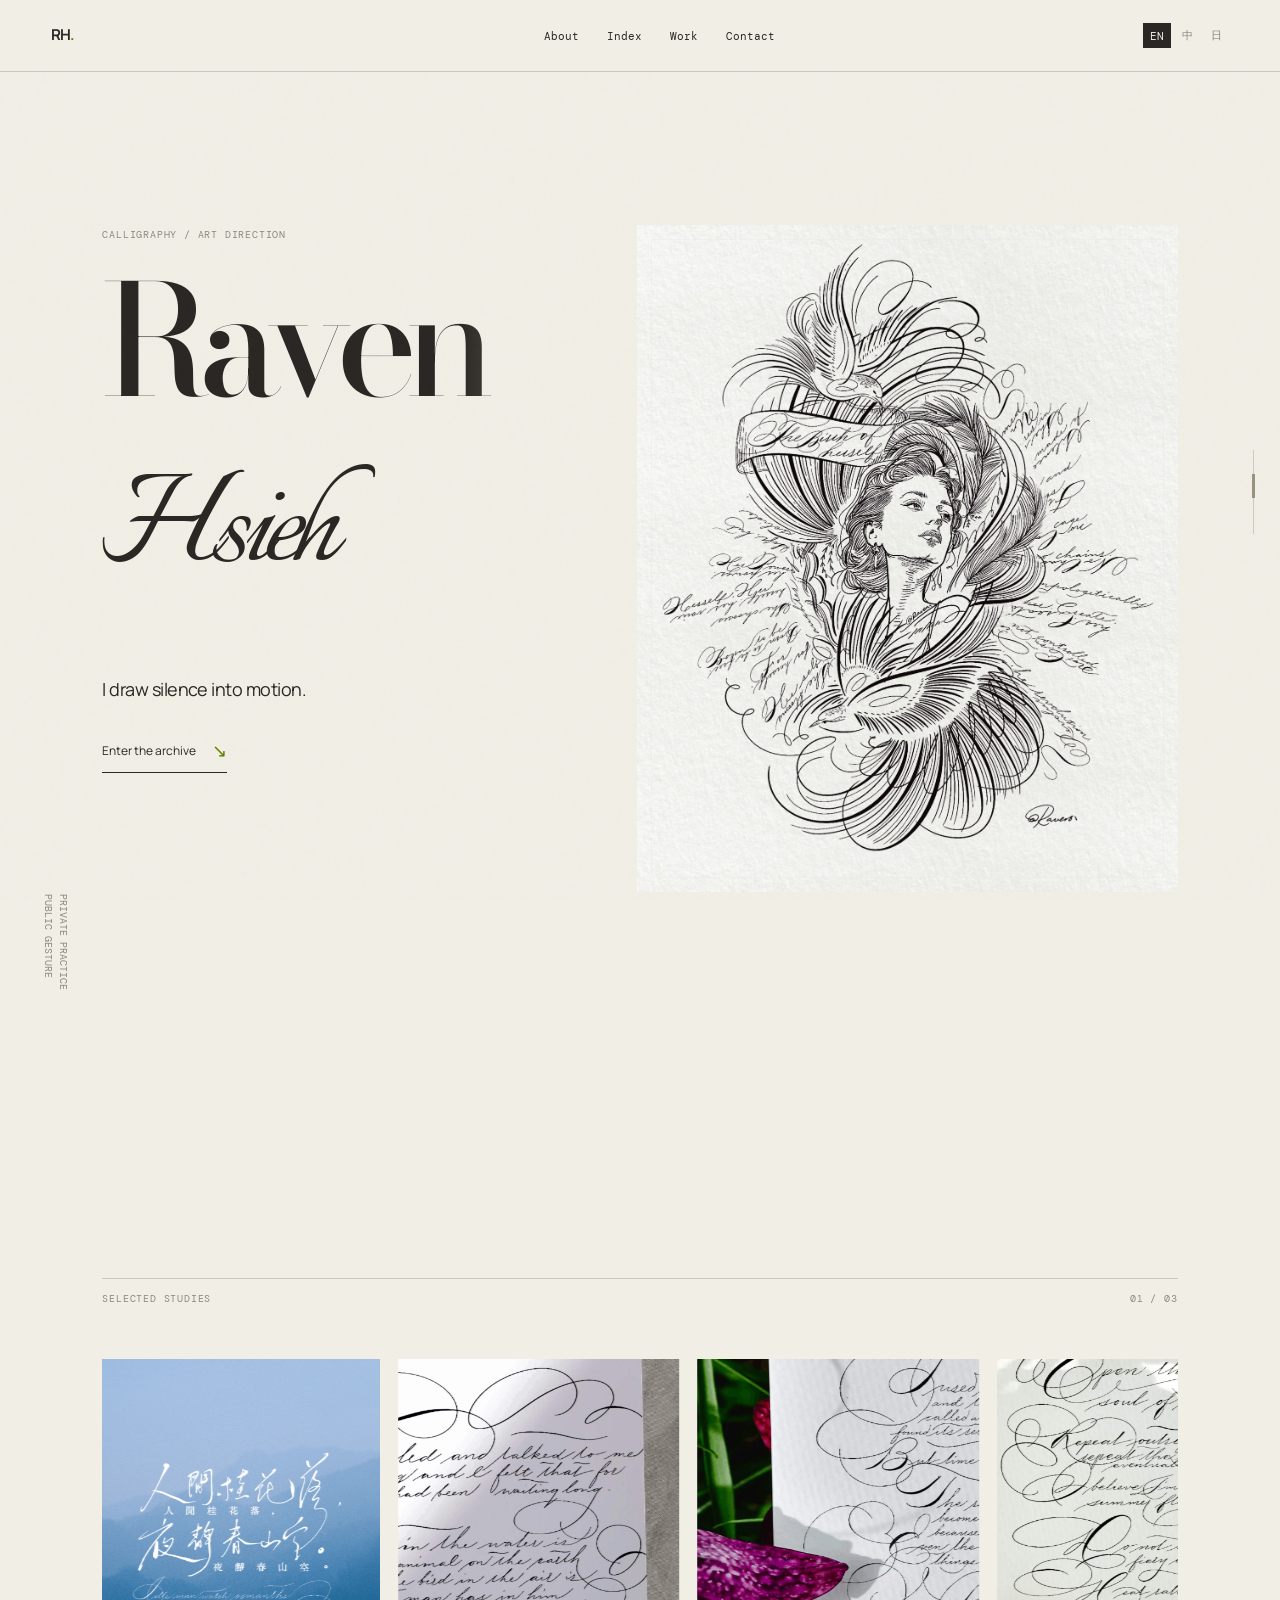
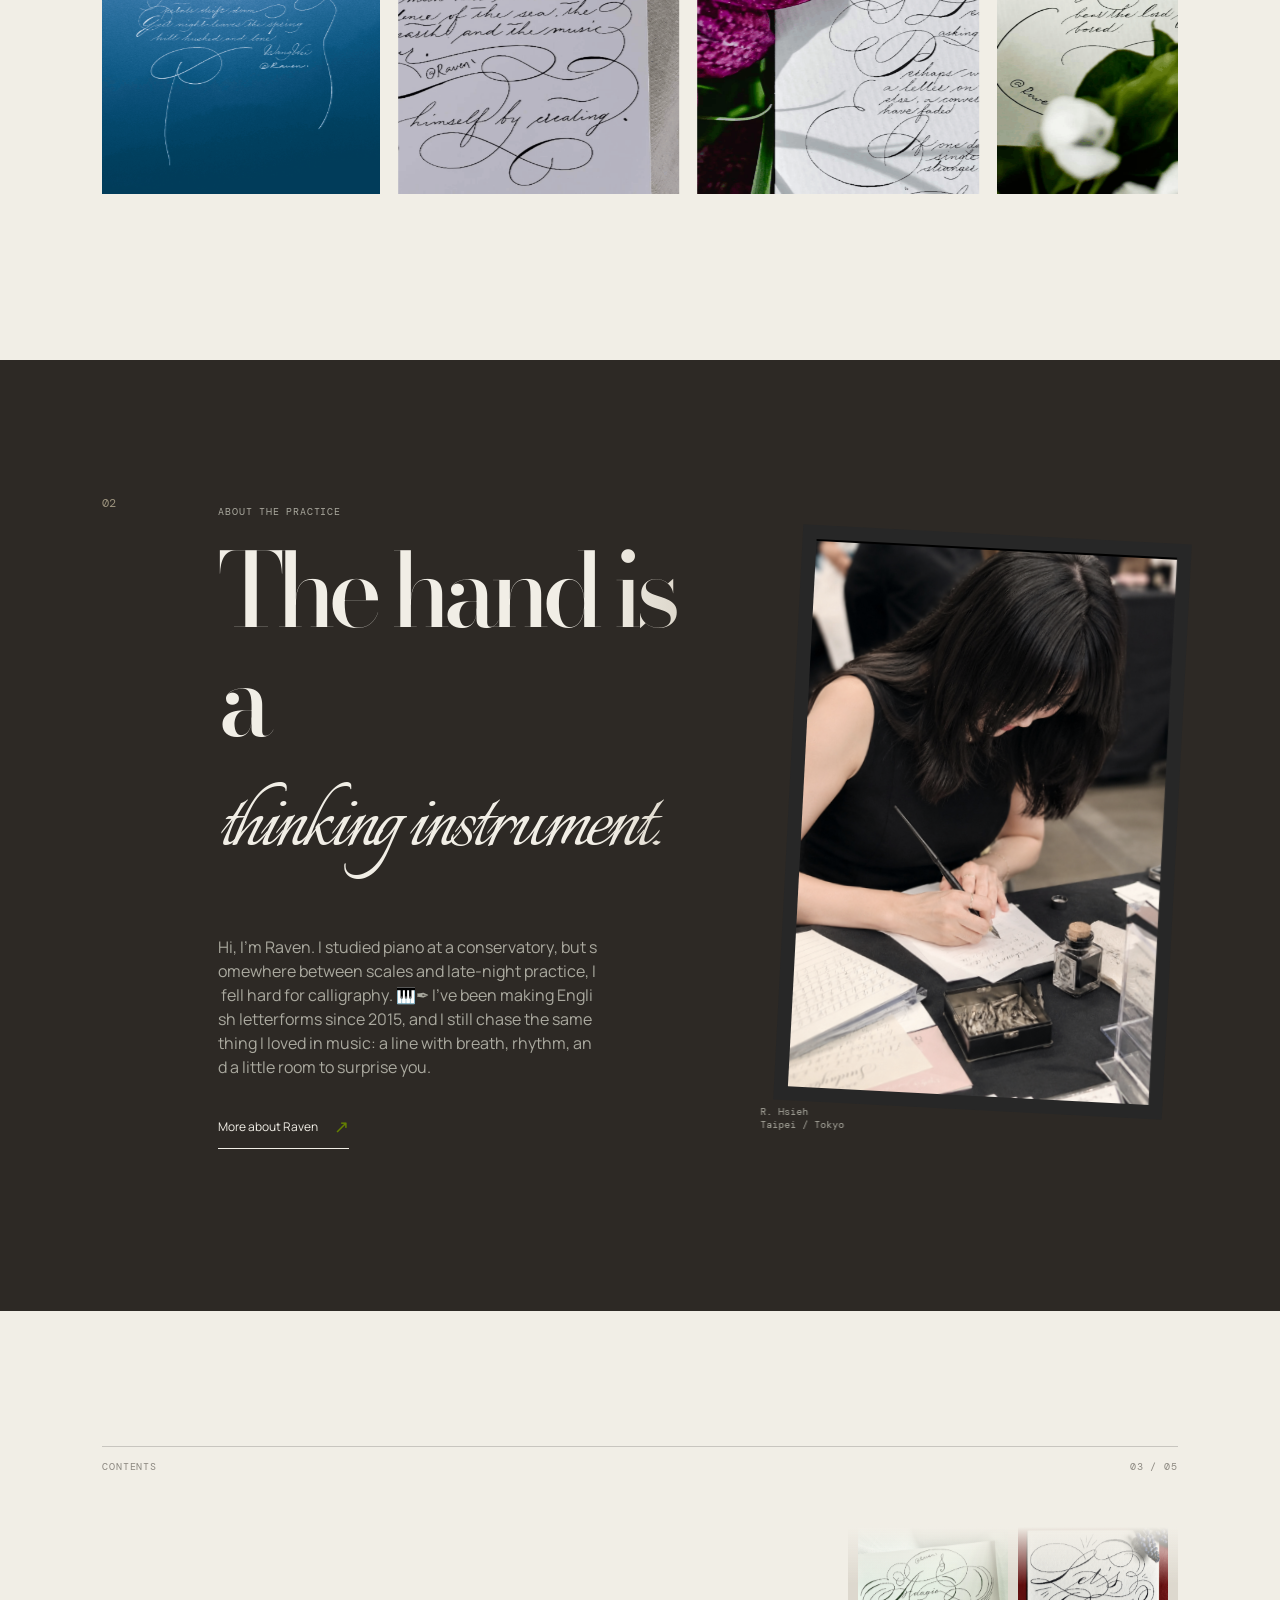
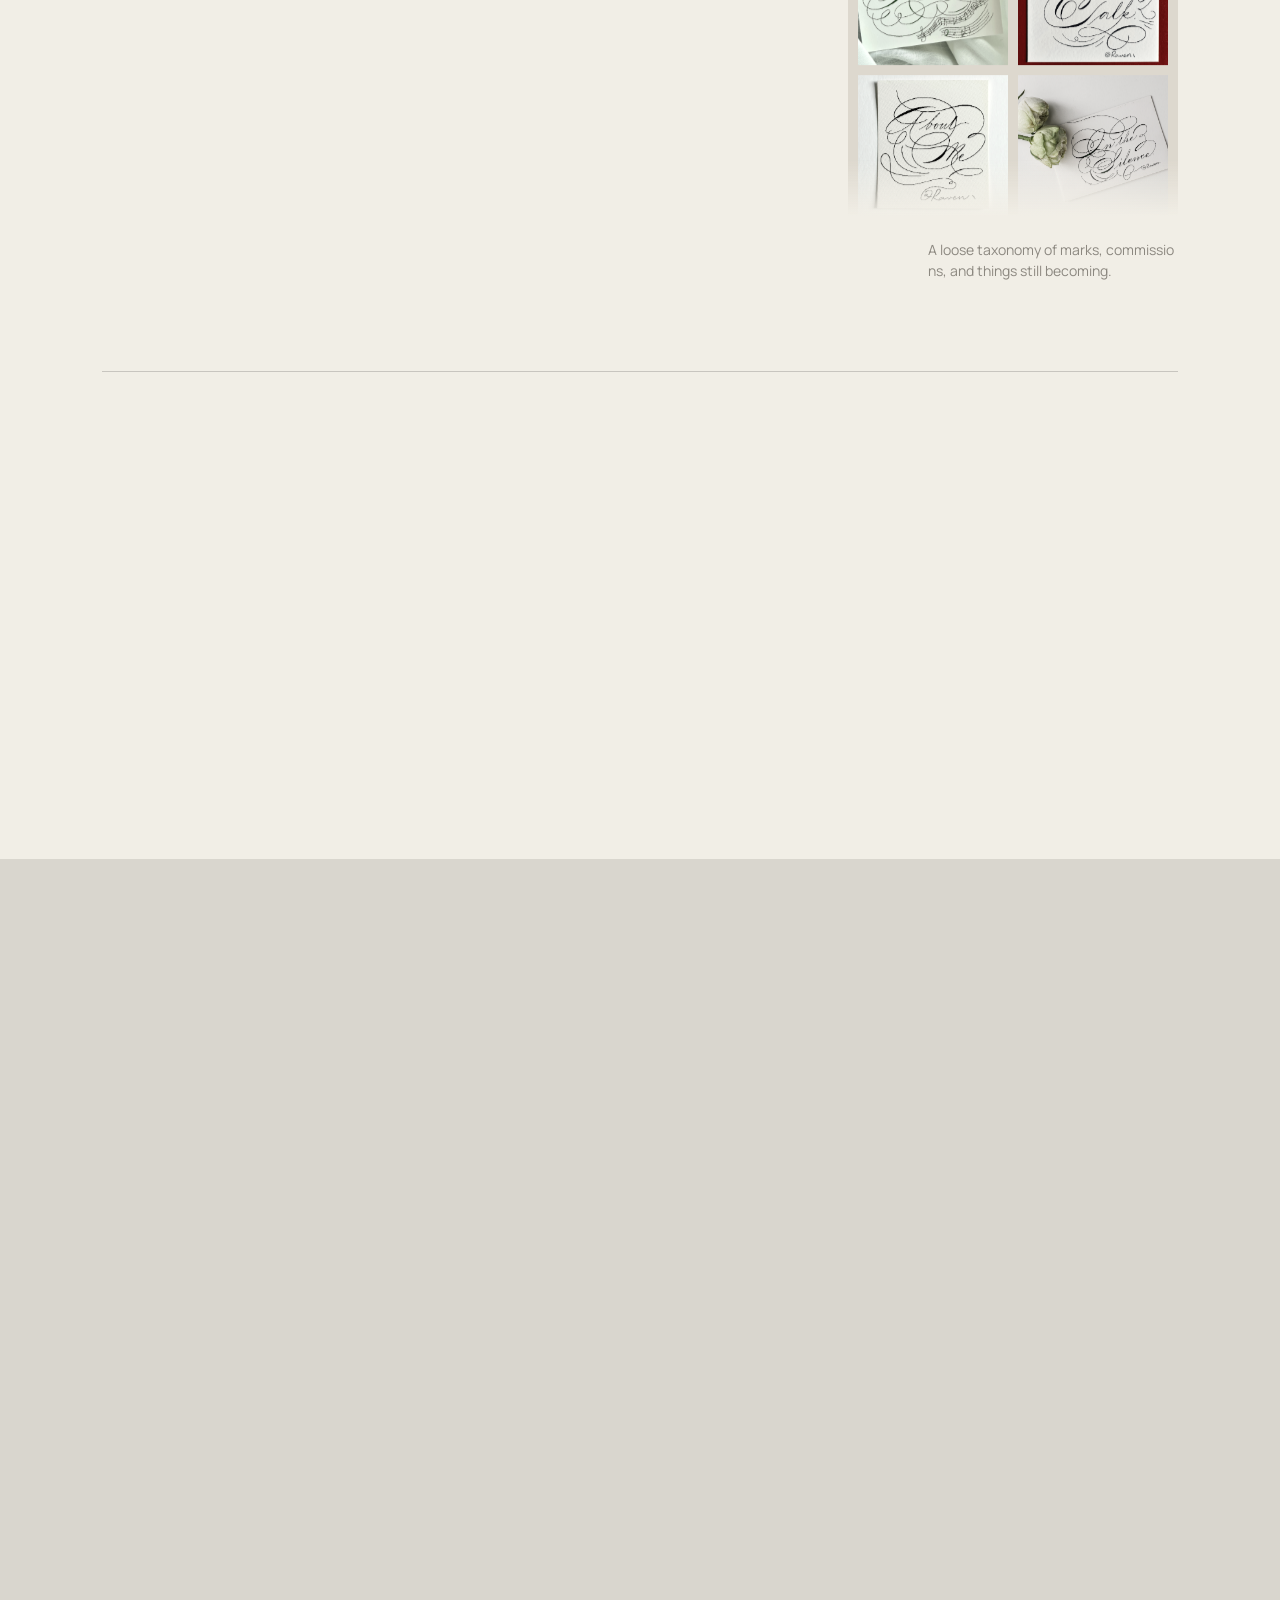
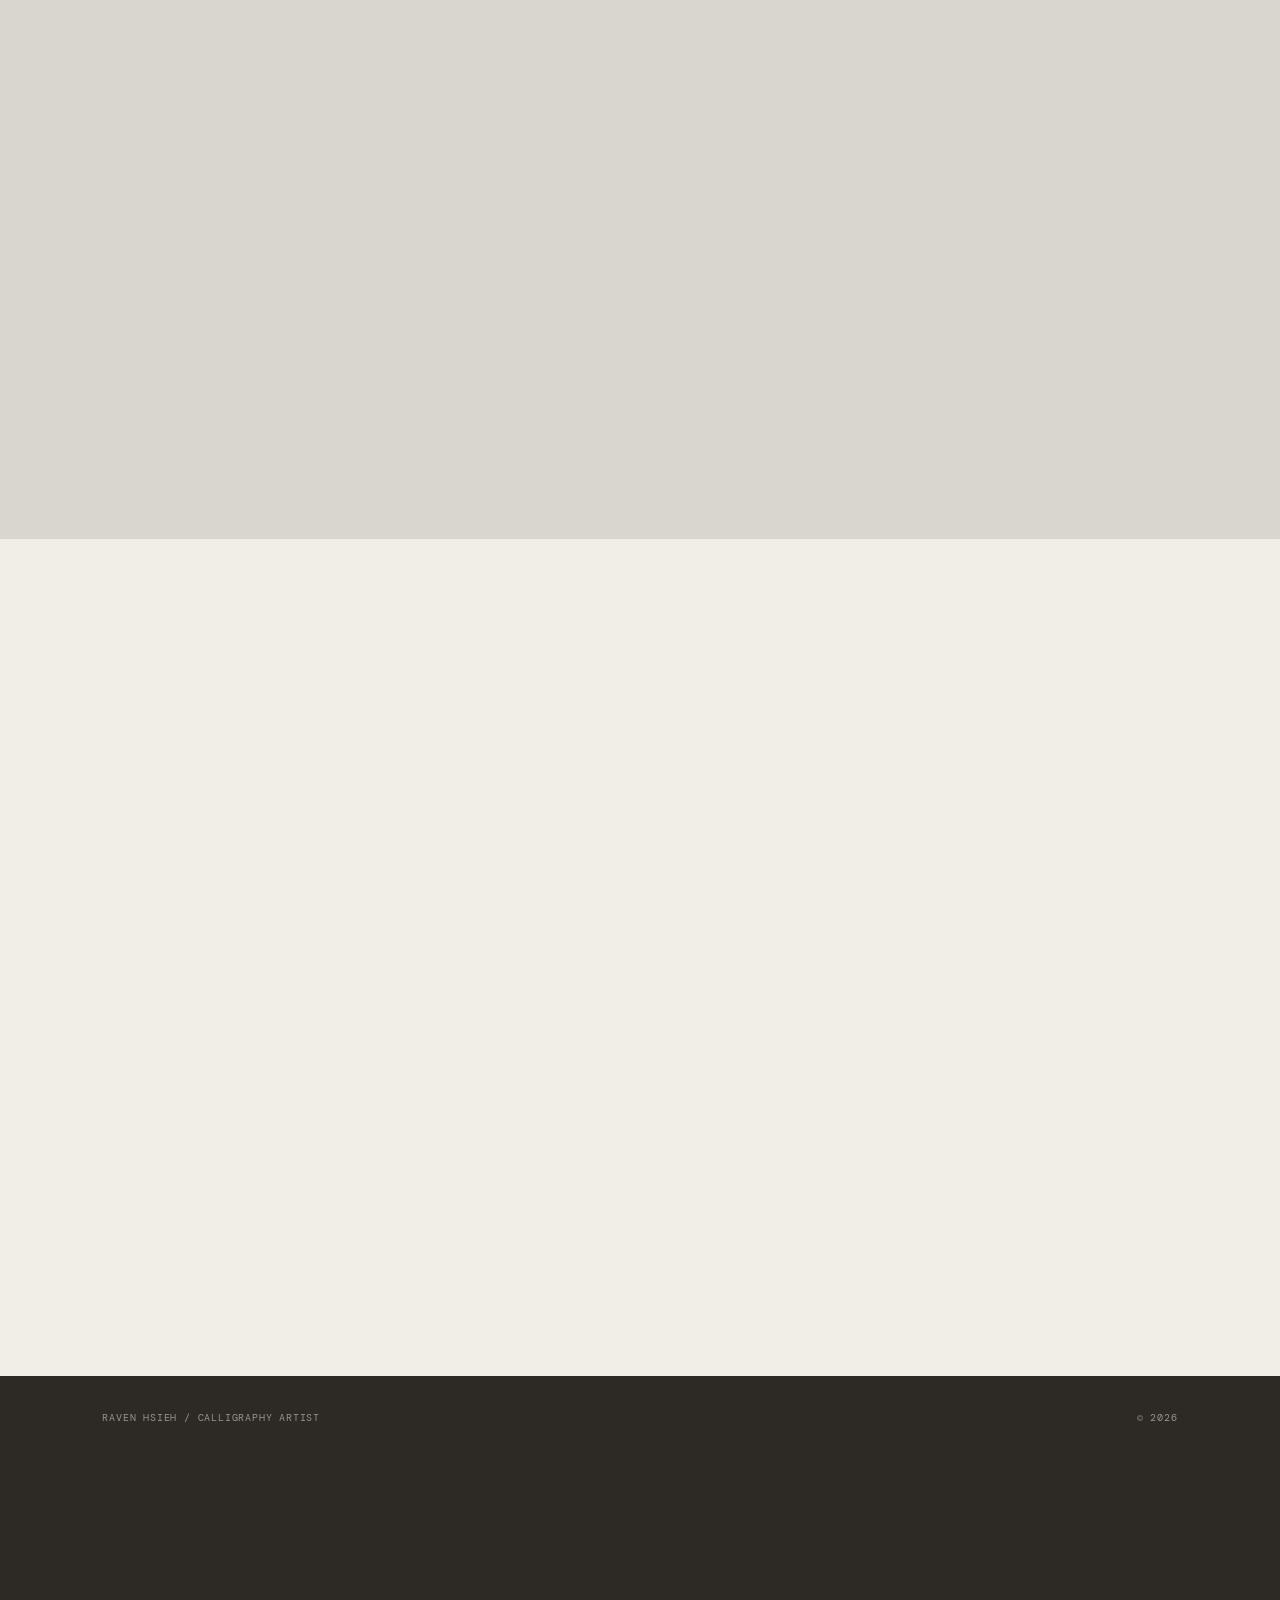
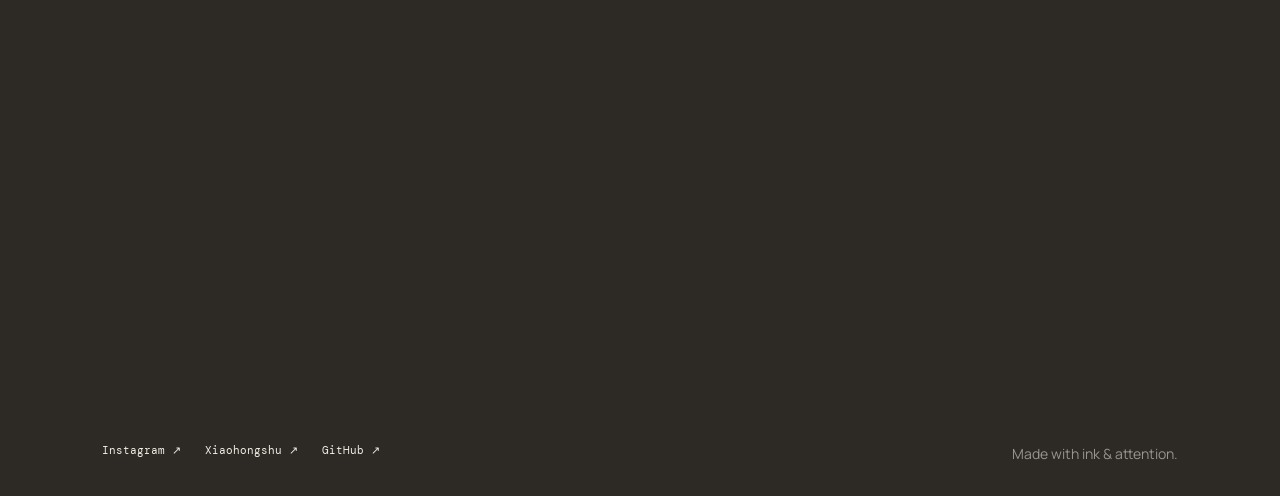
==== commit 92d453bb: "Optimize media and redesign selected work" ====
--- a/index.html
+++ b/index.html
@@ -104,7 +104,7 @@
         <div class="section-label reveal"><span>Available for</span><span>05 / 05</span></div>
         <div class="services-layout">
           <div class="reveal"><h2 id="services-title" data-i18n="services.title">Made to leave<br /><em>a trace.</em></h2><p class="service-intro" data-i18n="services.body">For people who want language to feel like a material. Available for selected commissions, cultural projects, and editorial worlds.</p><a class="magnetic-button" href="mailto:xiejingru1999@outlook.com?subject=Commission%20inquiry&body=Hello%20Raven%2C%0A%0AI%27d%20like%20to%20discuss%20a%20commission.%0A%0AProject%3A%20%0ATimeline%3A%20%0ABudget%3A%20%0A%0AThank%20you%2C" data-i18n="services.cta">Start a conversation <span>↗</span></a></div>
-          <div class="service-list reveal"><div><span>01</span><strong>Brand identity</strong><p>Wordmarks, logotypes, and a visual voice with a human pulse.</p></div><div><span>02</span><strong>Editorial lettering</strong><p>Cover art, title treatments, and letters that hold the page.</p></div><div><span>03</span><strong>Live / digital</strong><p>Motion studies, installations, and responsive gestures for screens.</p></div></div>
+          <div class="service-list reveal"><div><span>01</span><strong data-i18n="services.item1.title">Brand identity</strong><p data-i18n="services.item1.body">Wordmarks, logotypes, and a visual voice with a human pulse.</p></div><div><span>02</span><strong data-i18n="services.item2.title">Editorial lettering</strong><p data-i18n="services.item2.body">Cover art, title treatments, and letters that hold the page.</p></div><div><span>03</span><strong data-i18n="services.item3.title">Live / digital</strong><p data-i18n="services.item3.body">Motion studies, installations, and responsive gestures for screens.</p></div></div>
         </div>
       </section>
     </main>
--- a/styles.css
+++ b/styles.css
@@ -63,3 +63,13 @@
 .kinetic-title{line-height:1.06!important;padding-bottom:.12em;overflow:visible}.kinetic-title em{display:inline-block;padding-bottom:.08em}
 
 .visual-mary{background:#f5f2eb;padding:0}.visual-mary img{width:100%;height:100%;display:block;object-fit:cover;object-position:center;filter:saturate(.78) contrast(1.02);transition:transform .9s cubic-bezier(.16,1,.3,1),filter .9s cubic-bezier(.16,1,.3,1)}.work-item:hover .visual-mary img{transform:scale(1.035);filter:saturate(.96) contrast(1.03)}
+
+/* Selected Work becomes a physical studio wall: pinned papers, not a uniform card grid. */
+.work-section{background:#d9d6ce;padding-top:12vh}.work-grid{display:grid;grid-template-columns:repeat(4,minmax(0,1fr));grid-auto-flow:dense;gap:clamp(18px,2.2vw,42px) clamp(14px,1.8vw,32px);align-items:start;padding:18px 1.2vw 4vh}.work-item{--paper-angle:-1.3deg;--paper-swing:1.8deg;position:relative;display:block!important;min-width:0;padding:9px 9px 12px;background:#f0eee8;border:1px solid rgba(73,68,60,.16);box-shadow:2px 5px 11px rgba(54,49,42,.16),inset 0 0 0 1px rgba(255,255,255,.62);transform:rotate(var(--paper-angle)) translateZ(0);transform-origin:50% 0;will-change:transform;transition:box-shadow .42s ease,filter .42s ease;cursor:none}.work-item::before{content:"";position:absolute;z-index:4;top:-6px;left:50%;width:11px;height:11px;border-radius:50%;transform:translateX(-50%);background:radial-gradient(circle at 35% 28%,#fff 0 11%,#8d887d 16%,#34312d 55%,#111 100%);box-shadow:0 1px 1px rgba(255,255,255,.85),0 3px 4px rgba(42,38,32,.28)}.work-item:nth-child(2){--paper-angle:1.1deg;--paper-swing:-1.5deg;margin-top:5.2vw}.work-item:nth-child(3){--paper-angle:-.45deg;--paper-swing:1.35deg;margin-top:1.6vw}.work-item:nth-child(4){--paper-angle:1.75deg;--paper-swing:-2.15deg;margin-top:7.5vw}.work-item:nth-child(5){--paper-angle:-1deg;--paper-swing:1.55deg;margin-top:-1.8vw}.work-item:nth-child(6){--paper-angle:.65deg;--paper-swing:-1.45deg;margin-top:4vw}.work-item.large{grid-row:span 2}.work-item:nth-child(5){grid-column:span 2}.work-item:nth-child(6){grid-column:4}.work-visual,.work-item.large .work-visual{height:auto;min-height:0;aspect-ratio:4/5;overflow:hidden;background:#ebe8e0}.work-item.large .work-visual{aspect-ratio:3/4}.work-item:nth-child(3) .work-visual,.work-item:nth-child(6) .work-visual{aspect-ratio:1/1}.work-item:nth-child(5) .work-visual{aspect-ratio:16/9}.work-visual::after{content:""!important;position:absolute;z-index:3;right:0!important;bottom:0!important;top:auto!important;width:clamp(24px,3vw,46px);height:clamp(24px,3vw,46px);padding:0!important;opacity:1!important;transform:none!important;background:linear-gradient(135deg,rgba(56,52,46,.18) 0 48%,#f0eee8 50% 100%);clip-path:polygon(100% 0,0 100%,100% 100%);filter:drop-shadow(-2px -2px 2px rgba(50,45,38,.12));transition:transform .45s cubic-bezier(.16,1,.3,1)!important}.work-visual img{width:100%;height:100%;display:block;object-fit:cover;filter:saturate(.8) contrast(1.015);transform:translateZ(0);transition:transform .7s cubic-bezier(.16,1,.3,1),filter .7s cubic-bezier(.16,1,.3,1)}.work-meta{grid-template-columns:1fr 18px;gap:8px;margin-top:10px;padding:2px 2px 0;border-top:0}.work-meta h3{font-size:clamp(13px,1.1vw,16px);letter-spacing:-.035em}.work-meta p{grid-column:1;font-size:9px;margin-top:3px;letter-spacing:.01em}.work-meta>span{grid-column:2;grid-row:1;align-self:center;color:#4d493f;font-size:15px}.work-item:hover{animation:paper-sway 1.45s cubic-bezier(.45,0,.2,1) infinite;box-shadow:4px 14px 22px rgba(54,49,42,.22),inset 0 0 0 1px rgba(255,255,255,.78);filter:brightness(1.012)}.work-item:hover .work-visual img{transform:scale(1.028);filter:saturate(.94) contrast(1.025)}.work-item:hover .work-visual::after{transform:scale(1.12) translate(-2px,-2px)!important}.work-item:active{animation:none;transform:rotate(var(--paper-angle)) translateY(1px) scale(.985)}@keyframes paper-sway{0%,100%{transform:rotate(var(--paper-angle)) translate3d(0,0,0)}50%{transform:rotate(calc(var(--paper-angle) + var(--paper-swing))) translate3d(0,-4px,0)}}
+
+/* The detail is pulled from behind the wall in layered paper sheets; closing runs the same track backward. */
+.project-modal::before,.project-modal::after{background:#f0eee8!important;box-shadow:1px 3px 10px rgba(40,36,31,.1)}.project-modal-sheet{box-shadow:0 24px 64px rgba(39,35,30,.25),0 2px 0 rgba(255,255,255,.72) inset}.project-modal.is-open .project-modal-sheet{transition-duration:.76s}.project-modal:not(.is-open) .project-modal-sheet{transition-duration:.62s}
+@media(max-width:980px){.work-grid{grid-template-columns:repeat(2,minmax(0,1fr));gap:28px 20px;padding-inline:0}.work-item:nth-child(n){margin-top:0}.work-item.large{grid-row:auto}.work-item:nth-child(5){grid-column:span 2}.work-item:nth-child(6){grid-column:auto}.work-item.large .work-visual{aspect-ratio:4/5}}
+@media(max-width:620px){.work-section{padding-top:10vh}.work-grid{grid-template-columns:1fr;gap:30px;padding:14px 4vw 2vh}.work-item:nth-child(5),.work-item:nth-child(6){grid-column:auto}.work-visual,.work-item.large .work-visual,.work-item:nth-child(3) .work-visual,.work-item:nth-child(5) .work-visual,.work-item:nth-child(6) .work-visual{aspect-ratio:4/5}.work-item:nth-child(even){--paper-angle:1deg}.work-item:nth-child(odd){--paper-angle:-.8deg}.work-meta h3{font-size:16px}}
+@media(prefers-reduced-motion:reduce){.work-item,.work-item:hover{animation:none!important;transform:rotate(var(--paper-angle))}.work-item:hover .work-visual img{transform:none}.work-item:hover .work-visual::after{transform:none!important}}
+.work-item[style*="display: none"]{display:none!important}
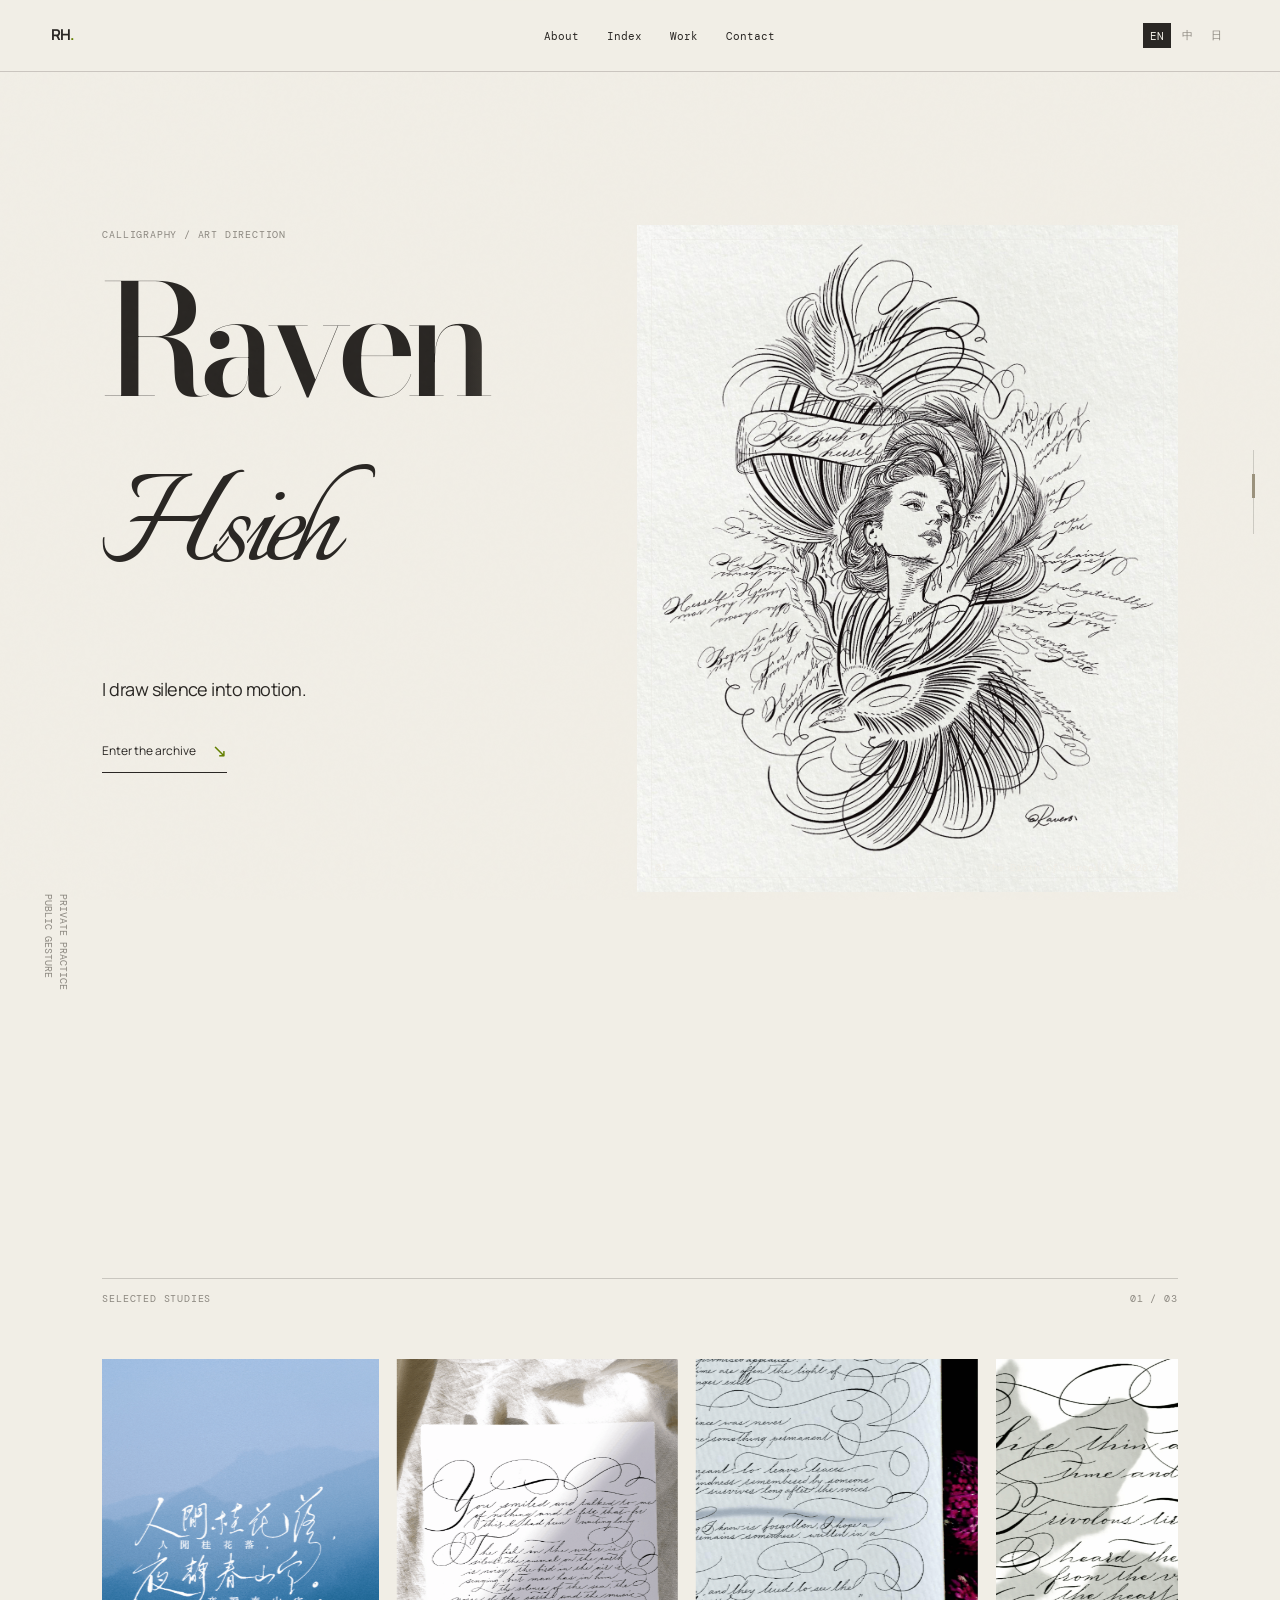
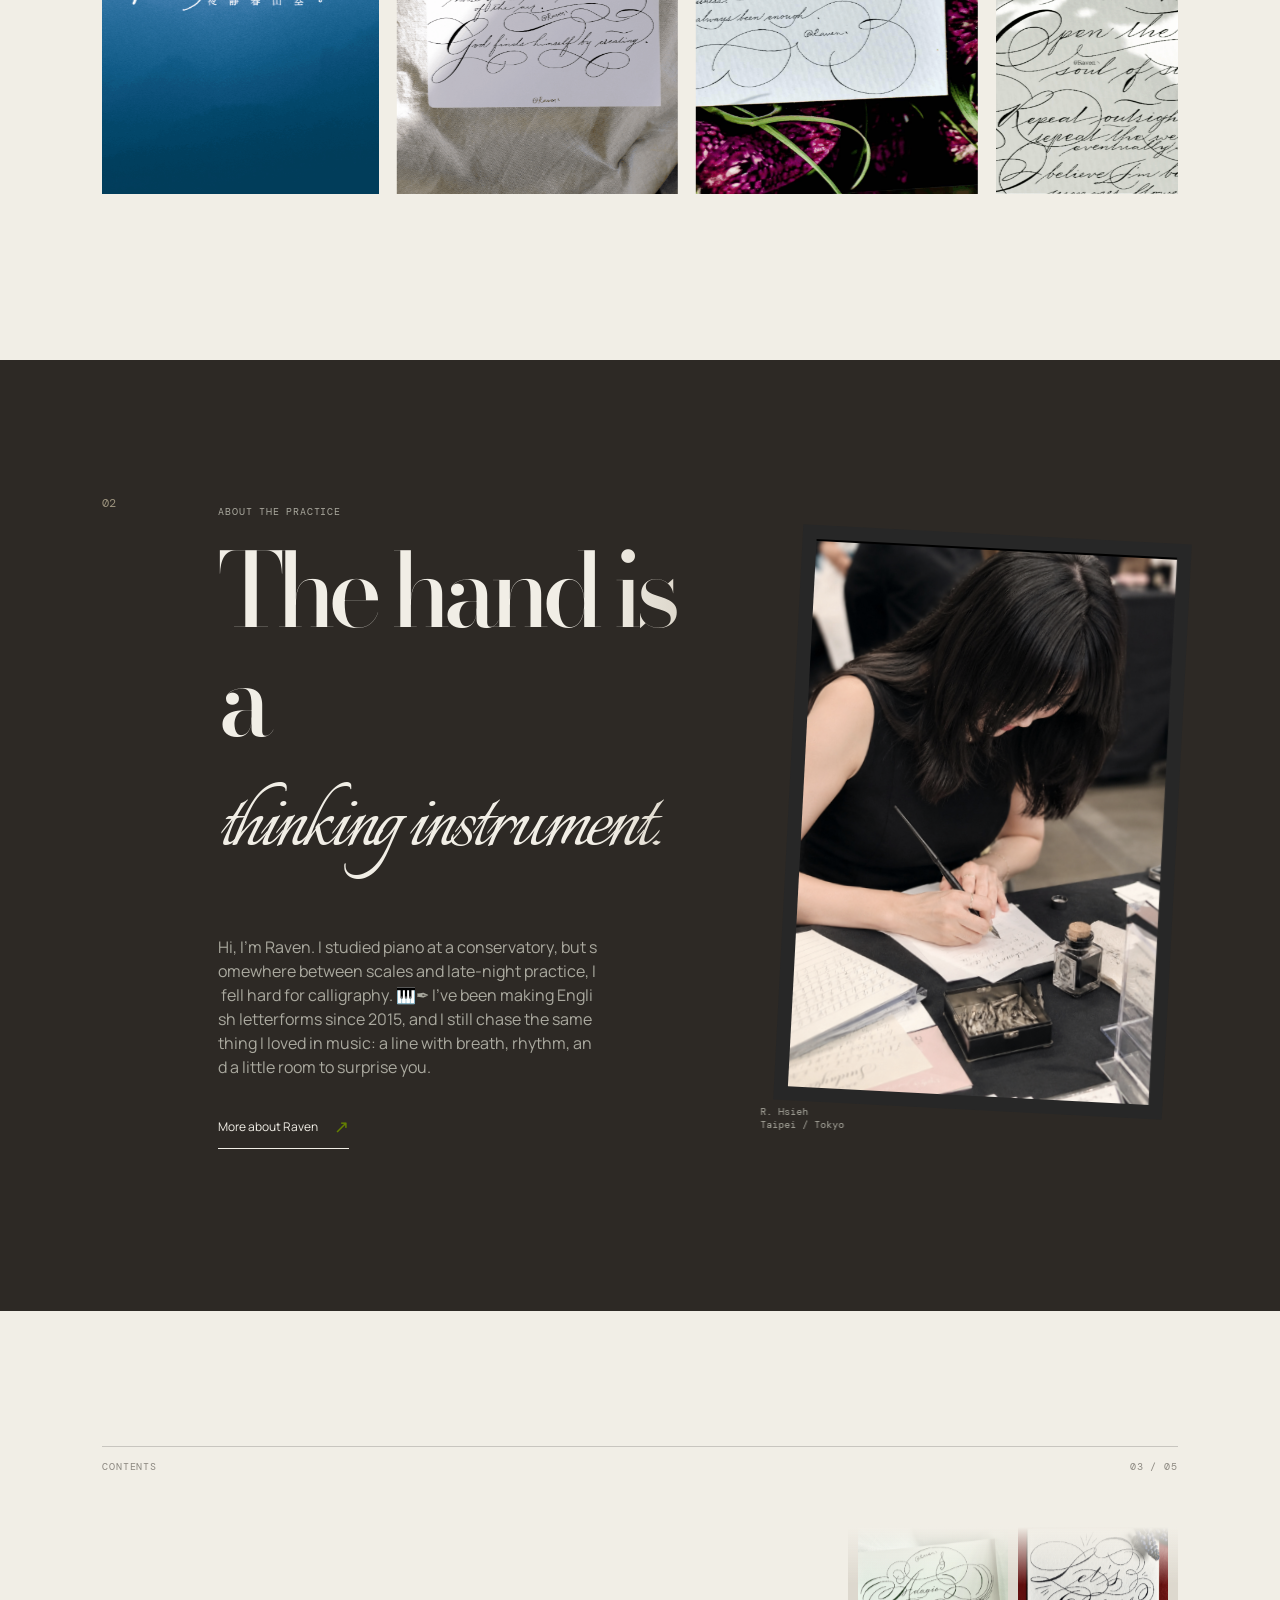
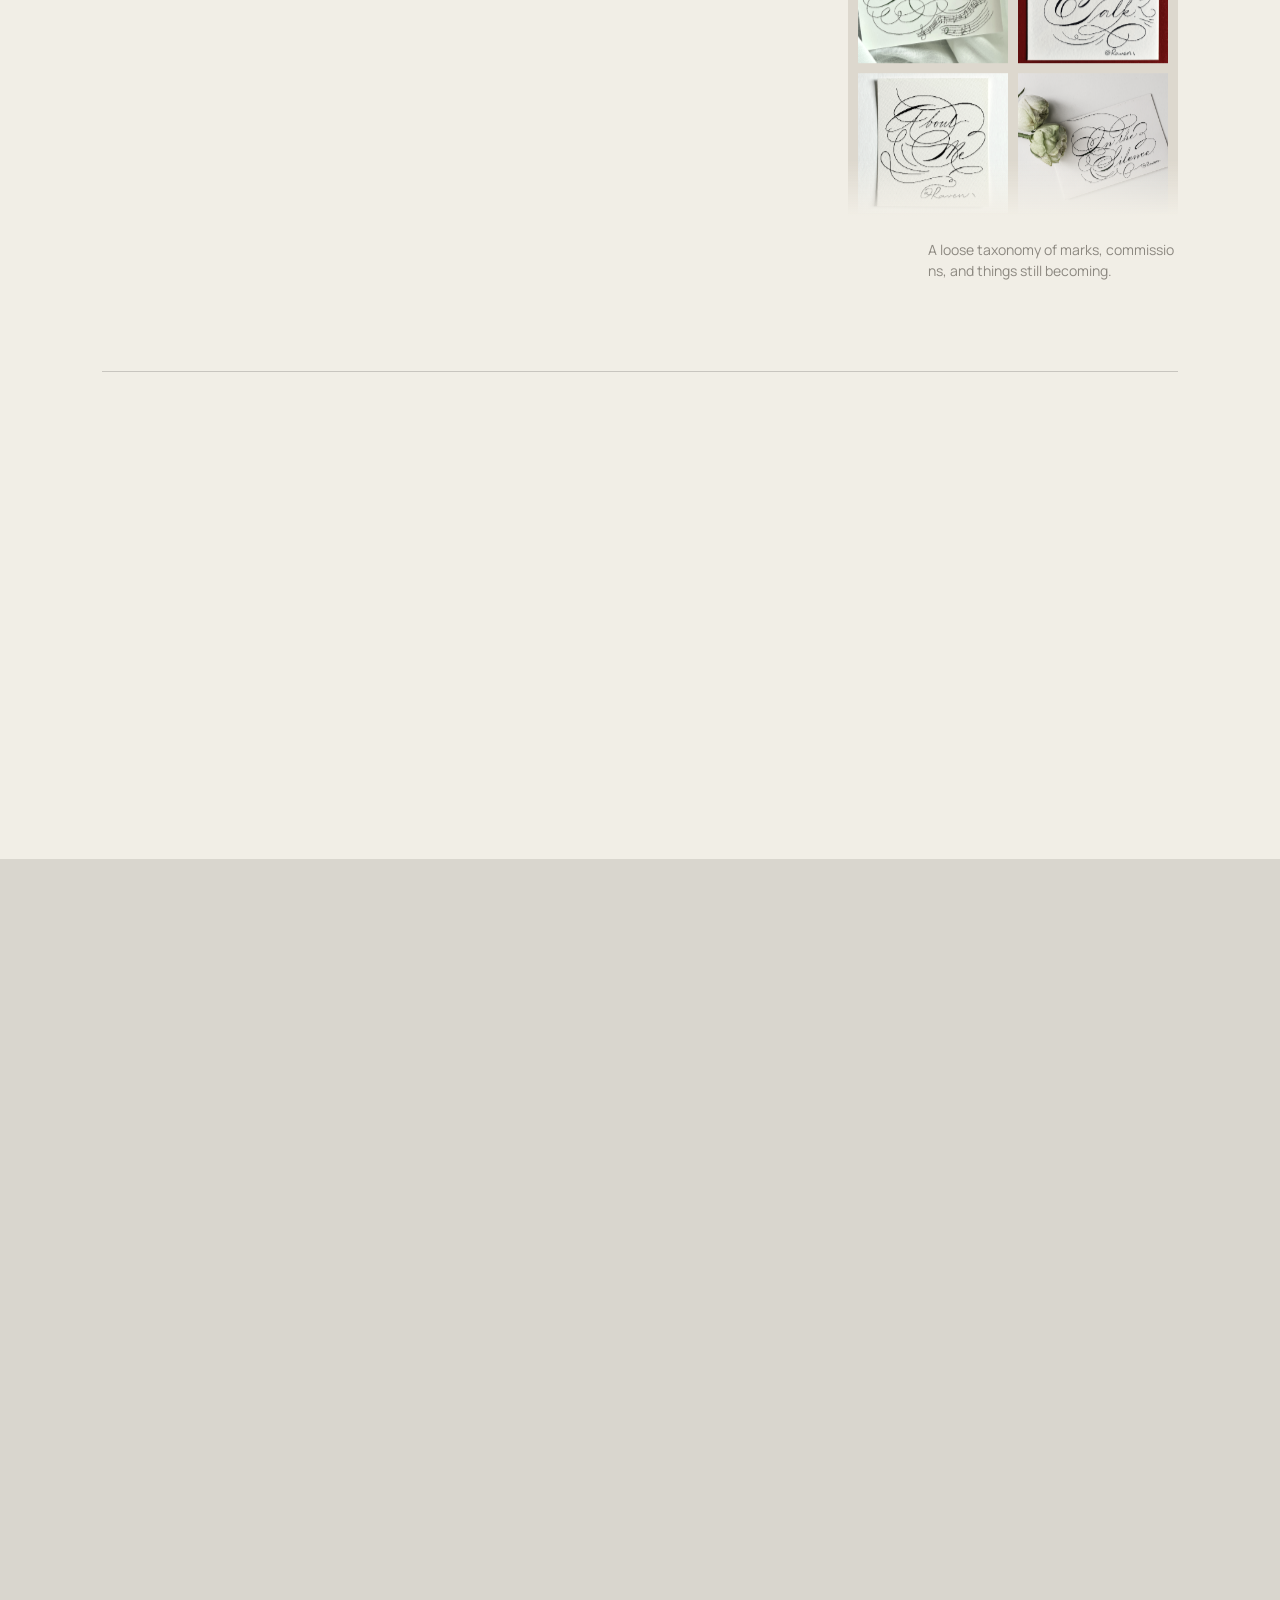
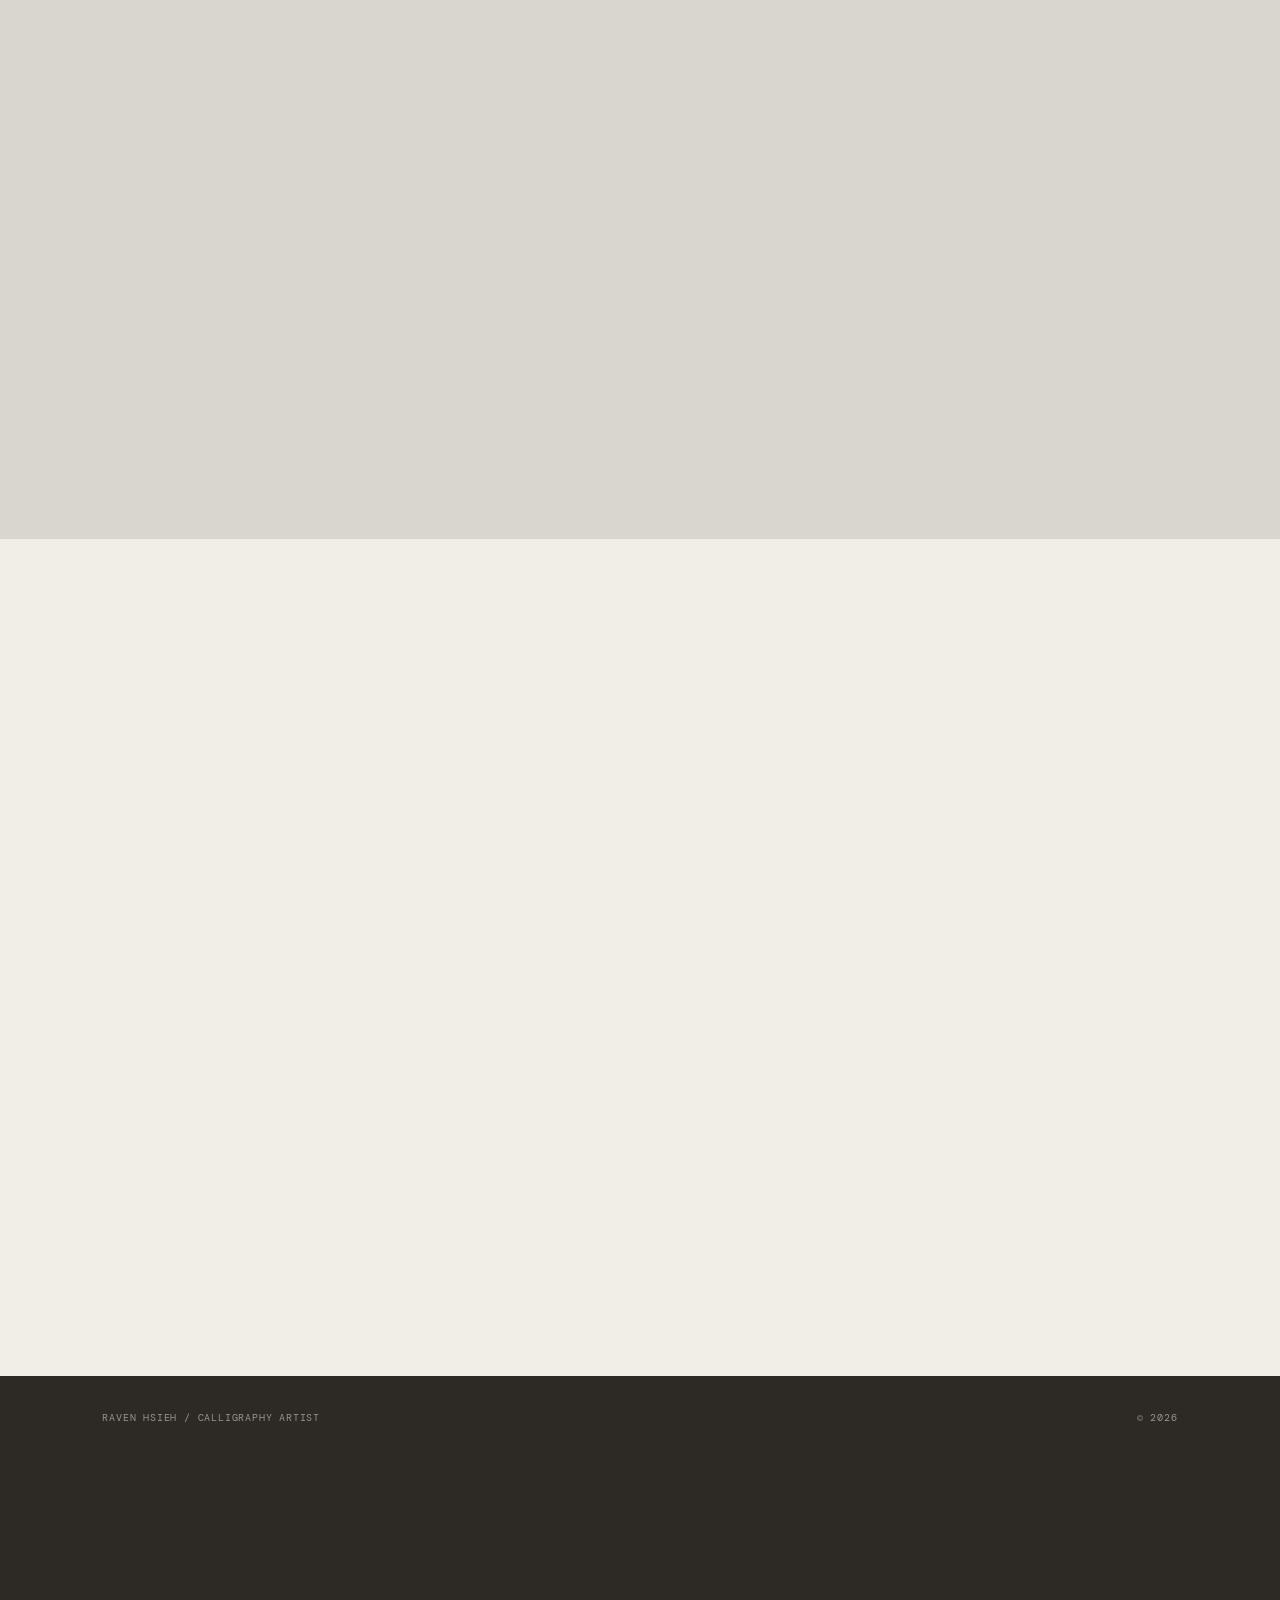
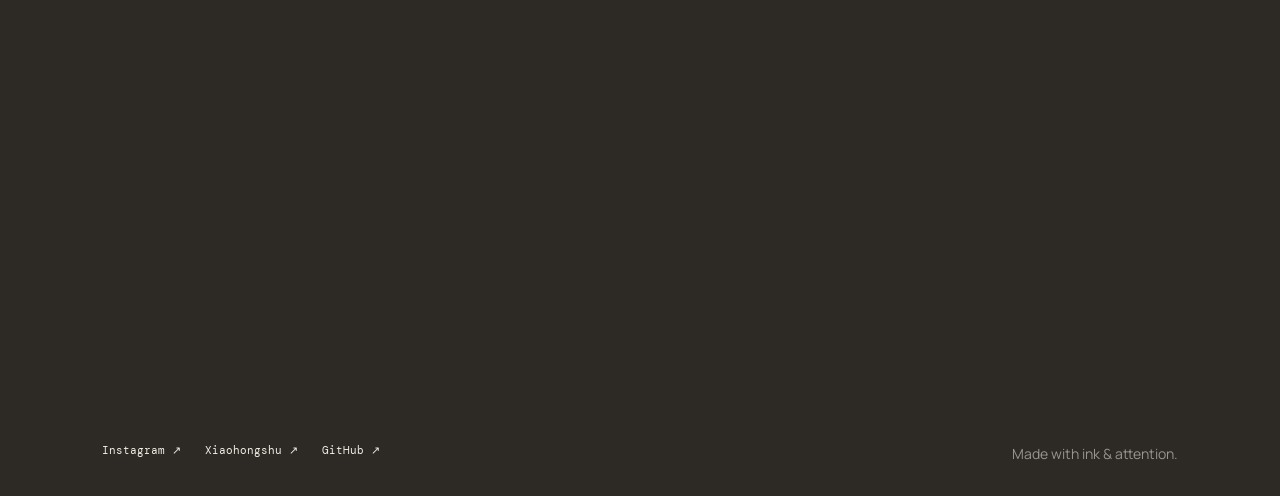
==== commit 868e9a08: "Add Vercel Web Analytics" ====
--- a/index.html
+++ b/index.html
@@ -128,6 +128,10 @@
       <div class="footer-main reveal"><h2>Let’s make<br /><em>something move.</em></h2><a class="footer-email" href="mailto:xiejingru1999@outlook.com?subject=Commission%20inquiry&body=Hello%20Raven%2C%0A%0AI%27d%20like%20to%20discuss%20a%20commission.%0A%0AProject%3A%20%0ATimeline%3A%20%0ABudget%3A%20%0A%0AThank%20you%2C">xiejingru1999@outlook.com <span>↗</span></a></div>
       <div class="footer-bottom"><div class="socials"><a href="https://www.instagram.com/raven_hsieh_/" aria-label="Instagram" target="_blank" rel="noopener noreferrer">Instagram ↗</a><a href="https://www.xiaohongshu.com/user/profile/5e43a0f9000000000100bc27?xsec_token=ABNjXVe8FTAKIpHP5wsB7noL-pepF3Jj30sDSr4NmYrhI%3D&amp;xsec_source=pc_search" aria-label="Xiaohongshu" target="_blank" rel="noopener noreferrer">Xiaohongshu ↗</a><a href="https://github.com/xiejingru1999-commits" aria-label="GitHub" target="_blank" rel="noopener noreferrer">GitHub ↗</a></div><span>Made with ink &amp; attention.</span></div>
     </footer>
+    <script>
+      window.va = window.va || function () { (window.vaq = window.vaq || []).push(arguments); };
+    </script>
+    <script defer src="/_vercel/insights/script.js"></script>
     <script src="script.js"></script>
   </body>
 </html>
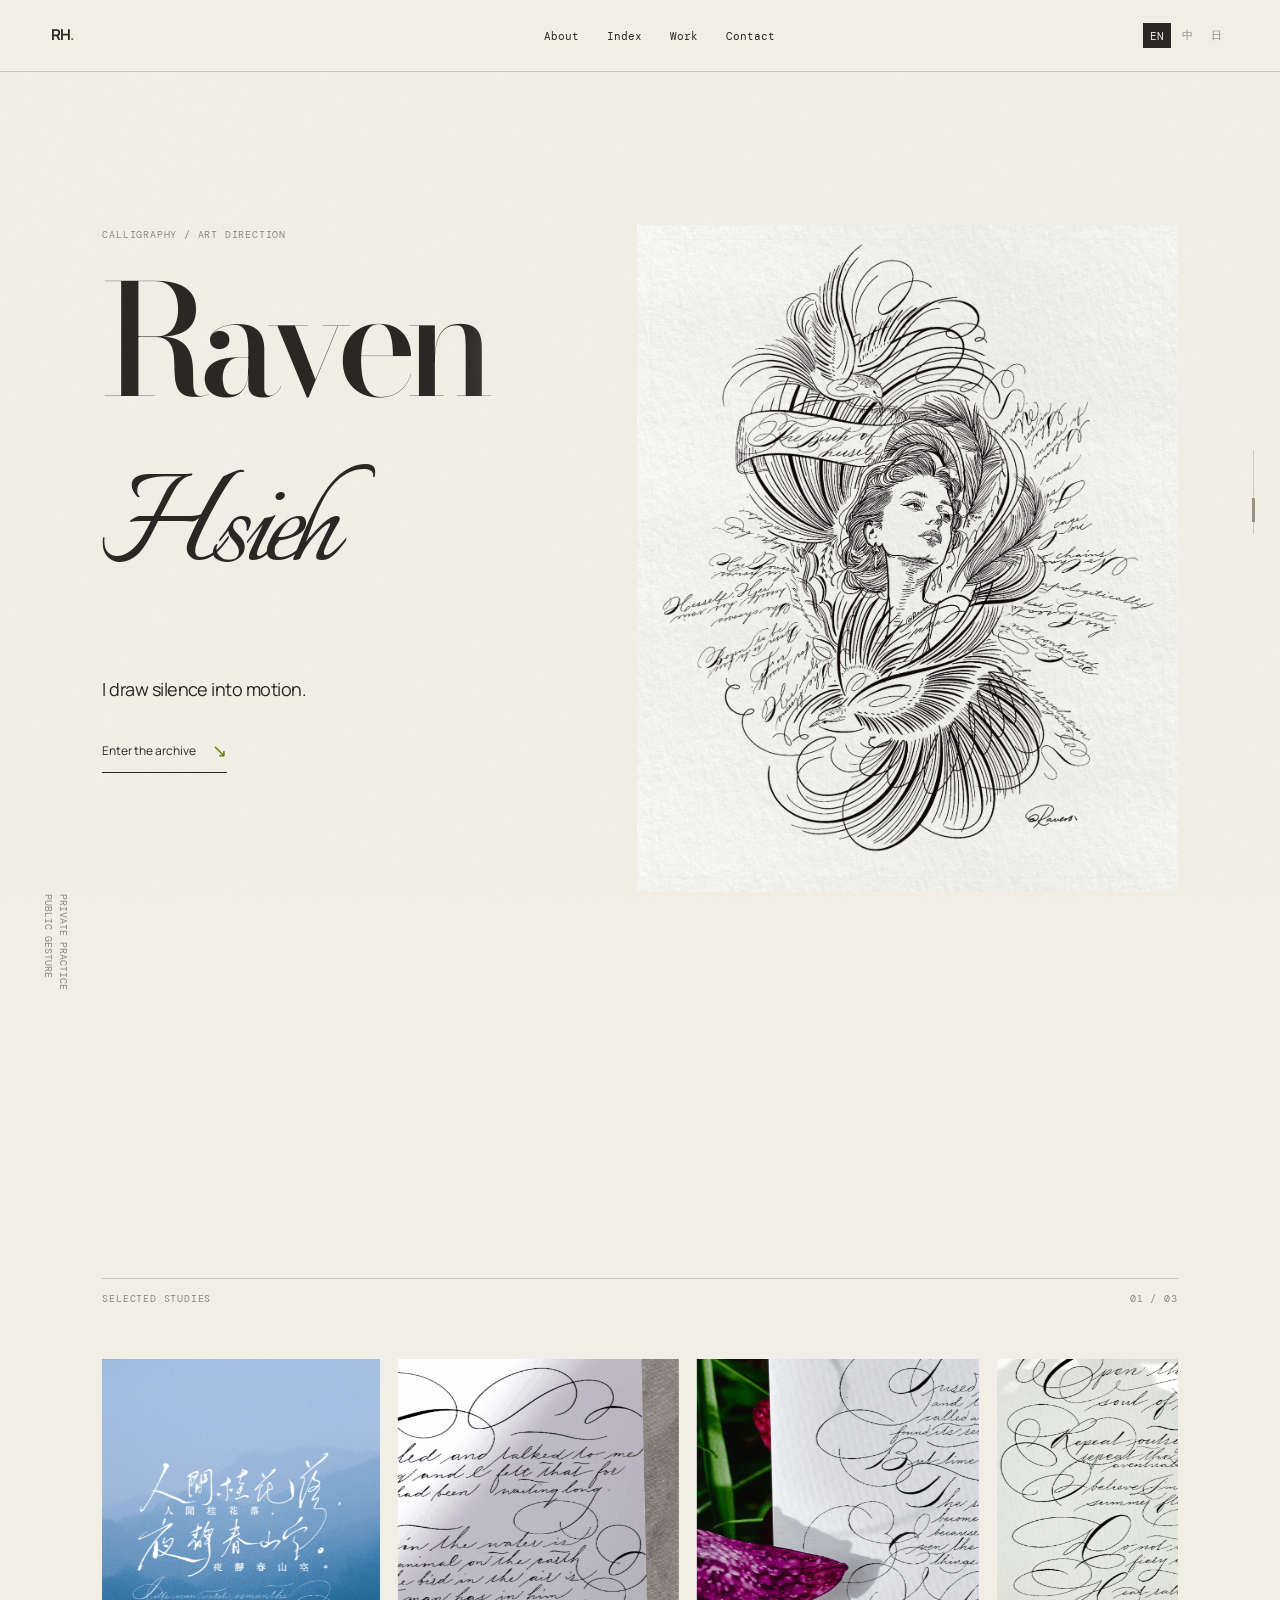
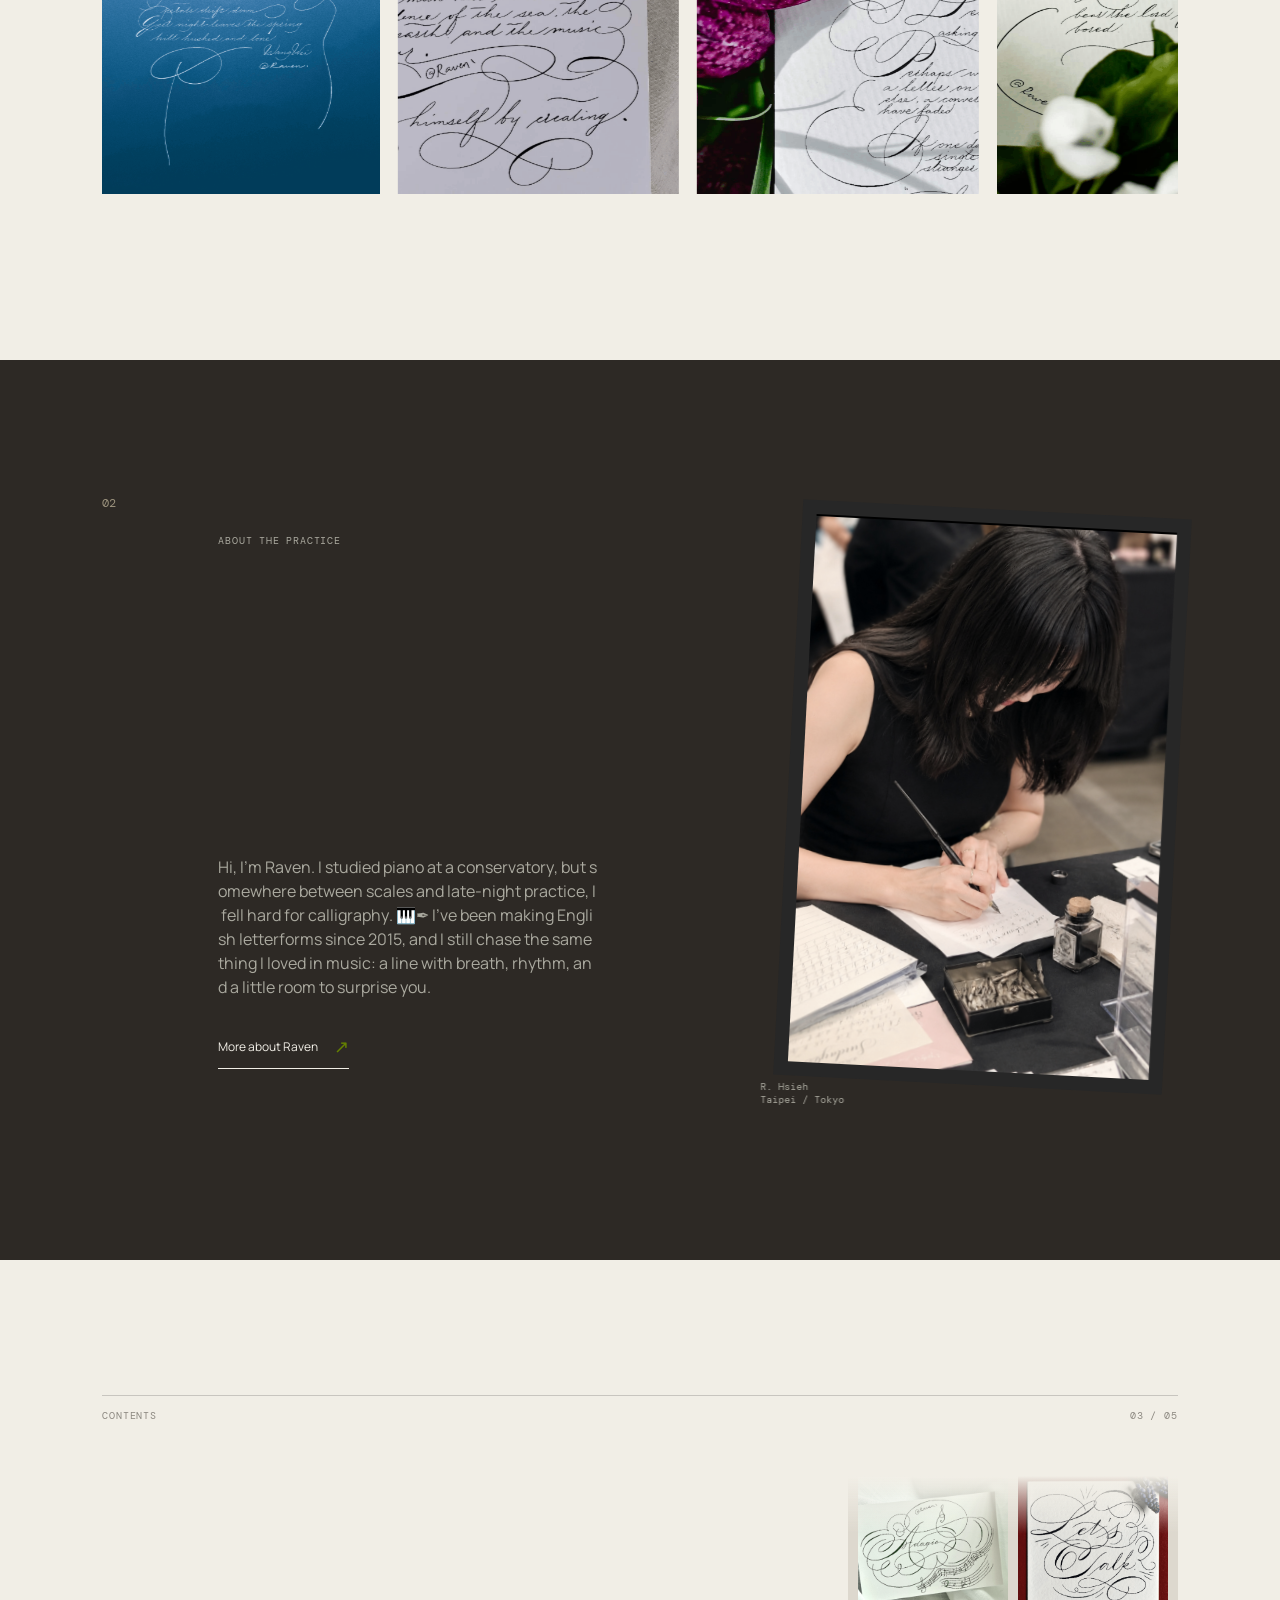
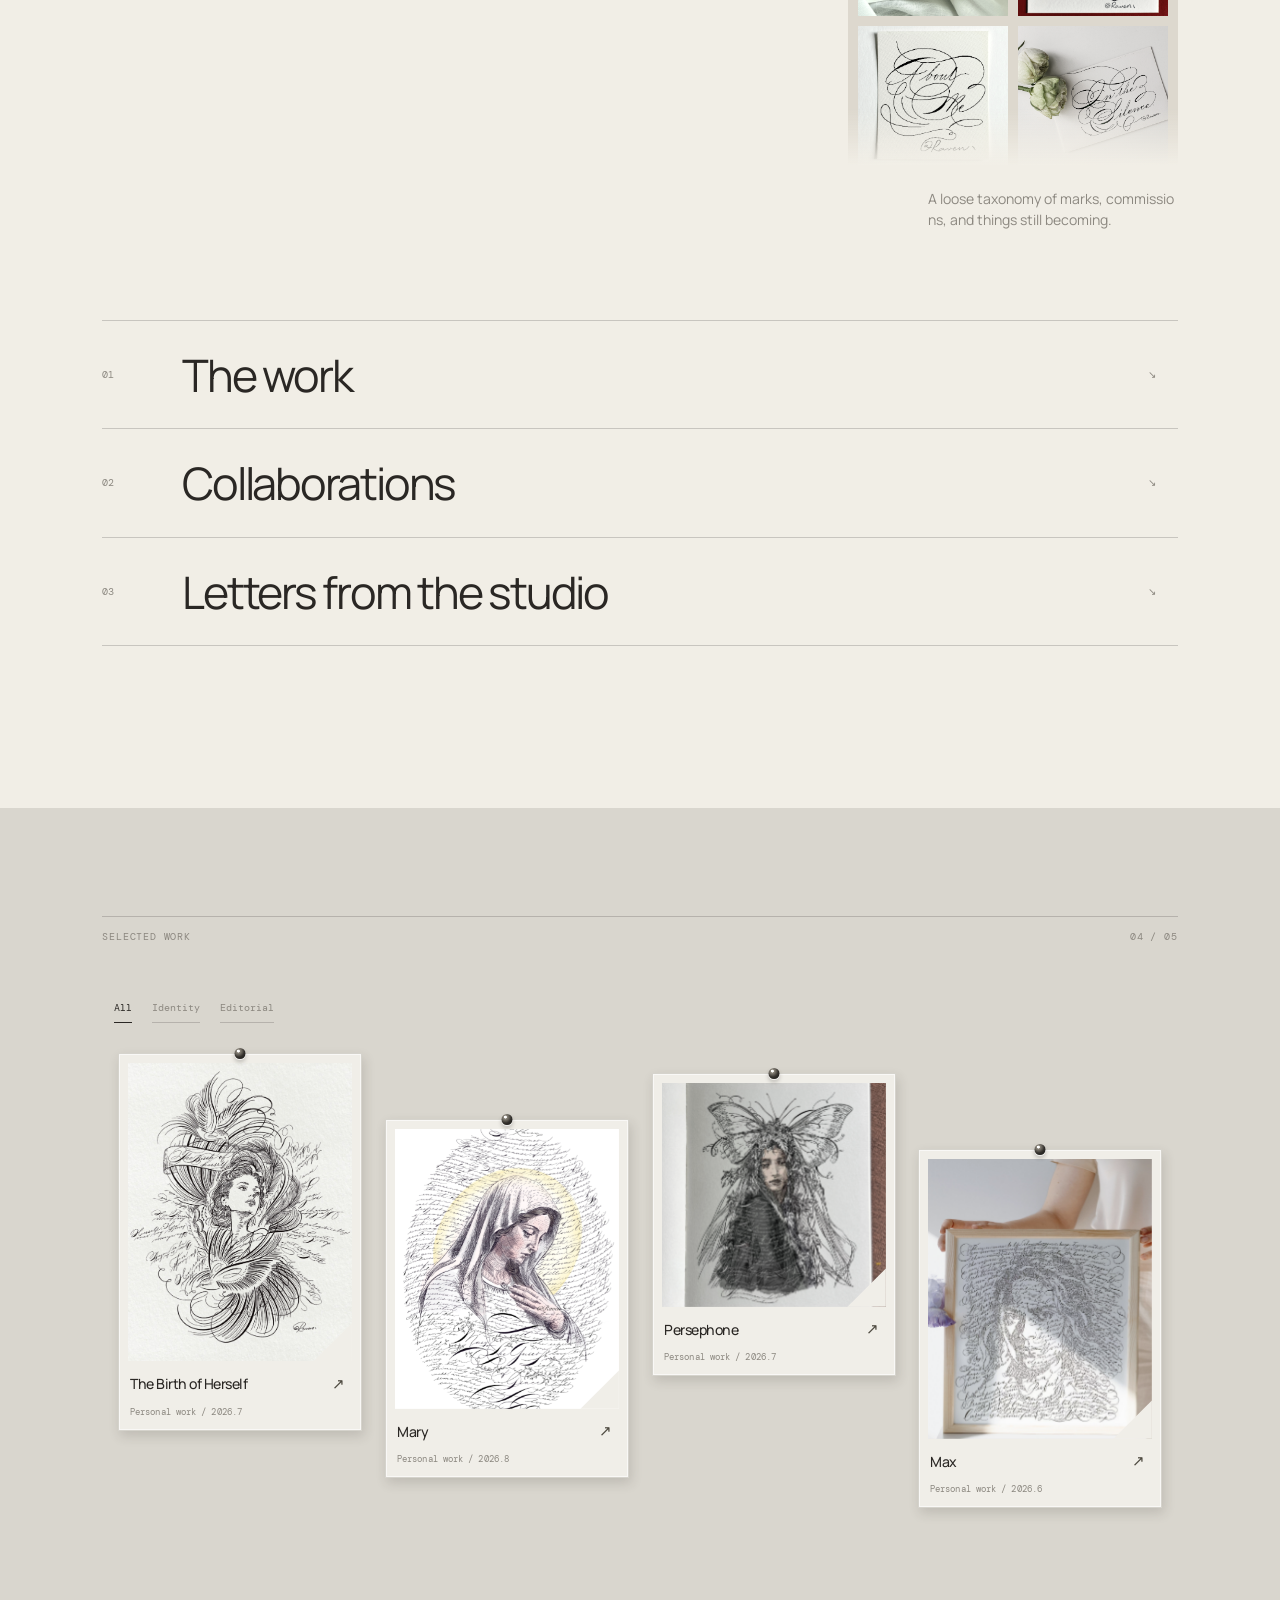
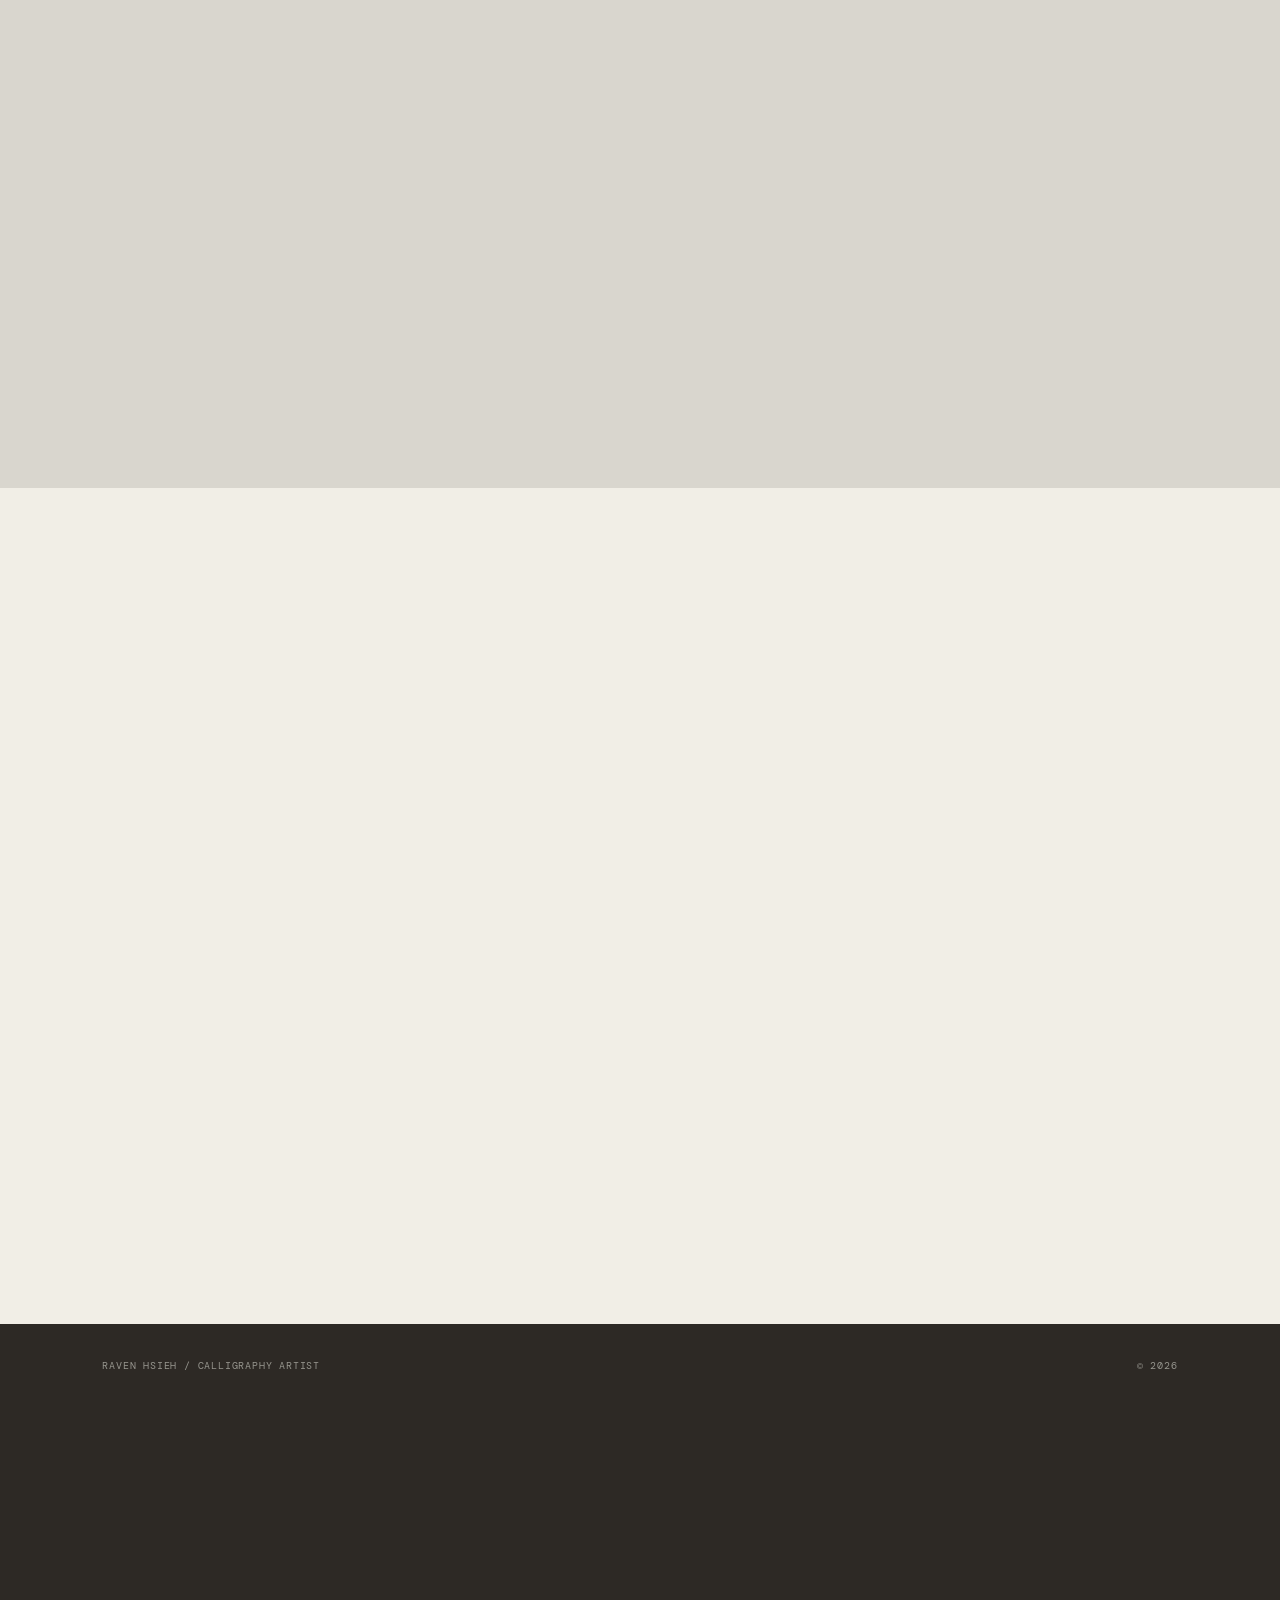
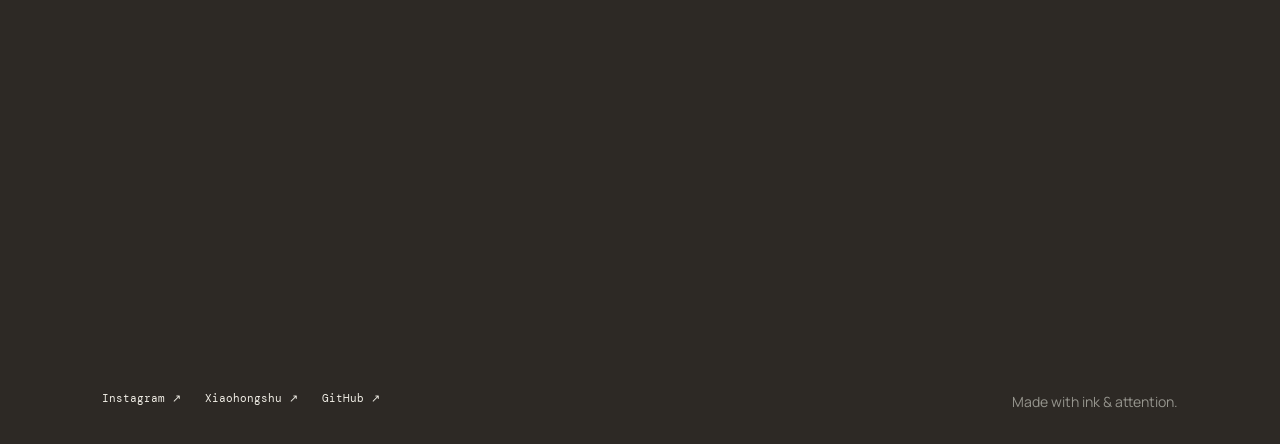
==== commit 028adb46: "Add portfolio SEO metadata" ====
--- a/index.html
+++ b/index.html
@@ -3,9 +3,49 @@
   <head>
     <meta charset="UTF-8" />
     <meta name="viewport" content="width=device-width, initial-scale=1.0" />
-    <meta name="description" content="Raven Hsieh is a calligraphy artist exploring rhythm, gesture and material." />
-    <title>Raven Hsieh / Calligraphy artist</title>
+    <meta name="description" content="Raven Hsieh is a calligraphy artist creating expressive English lettering, ink studies, and art direction shaped by rhythm, gesture, and memory." />
+    <meta name="keywords" content="Raven Hsieh, English calligraphy, calligraphy artist, lettering artist, ink art, Procreate art, art direction, calligraphy portfolio" />
+    <meta name="author" content="Raven Hsieh" />
+    <meta name="robots" content="index, follow" />
+    <meta name="theme-color" content="#f2efe7" />
+    <link rel="canonical" href="https://xiejingru1999-commits.github.io/raven-hsieh-portfolio/" />
+    <meta property="og:type" content="website" />
+    <meta property="og:site_name" content="Raven Hsieh" />
+    <meta property="og:title" content="Raven Hsieh — Calligraphy Artist" />
+    <meta property="og:description" content="Expressive English lettering, ink studies, and art direction shaped by rhythm, gesture, and memory." />
+    <meta property="og:url" content="https://xiejingru1999-commits.github.io/raven-hsieh-portfolio/" />
+    <meta property="og:image" content="https://xiejingru1999-commits.github.io/raven-hsieh-portfolio/assets/the-birth-of-herself.jpg" />
+    <meta property="og:image:alt" content="The Birth of Herself, a calligraphy artwork by Raven Hsieh" />
+    <meta name="twitter:card" content="summary_large_image" />
+    <meta name="twitter:title" content="Raven Hsieh — Calligraphy Artist" />
+    <meta name="twitter:description" content="Expressive English lettering, ink studies, and art direction shaped by rhythm, gesture, and memory." />
+    <meta name="twitter:image" content="https://xiejingru1999-commits.github.io/raven-hsieh-portfolio/assets/the-birth-of-herself.jpg" />
+    <title>Raven Hsieh — Calligraphy Artist & Lettering Portfolio</title>
     <link rel="stylesheet" href="styles.css" />
+    <script type="application/ld+json">
+      {
+        "@context": "https://schema.org",
+        "@graph": [
+          {
+            "@type": "Person",
+            "name": "Raven Hsieh",
+            "url": "https://xiejingru1999-commits.github.io/raven-hsieh-portfolio/",
+            "jobTitle": "Calligraphy Artist and Lettering Designer",
+            "sameAs": [
+              "https://www.instagram.com/raven_hsieh_/",
+              "https://www.xiaohongshu.com/user/profile/5e43a0f9000000000100bc27?xsec_token=ABNjXVe8FTAKIpHP5wsB7noL-pepF3Jj30sDSr4NmYrhI%3D&xsec_source=pc_search",
+              "https://github.com/xiejingru1999-commits"
+            ]
+          },
+          {
+            "@type": "WebSite",
+            "name": "Raven Hsieh — Calligraphy Portfolio",
+            "url": "https://xiejingru1999-commits.github.io/raven-hsieh-portfolio/",
+            "inLanguage": ["en", "zh", "ja"]
+          }
+        ]
+      }
+    </script>
   </head>
   <body class="intro-staging">
     <div class="preloader" aria-label="Loading Raven Hsieh portfolio"><div class="preloader-mark">RH<span>.</span></div><div class="preloader-line"><i></i></div><div class="preloader-note">loading the archive</div></div>
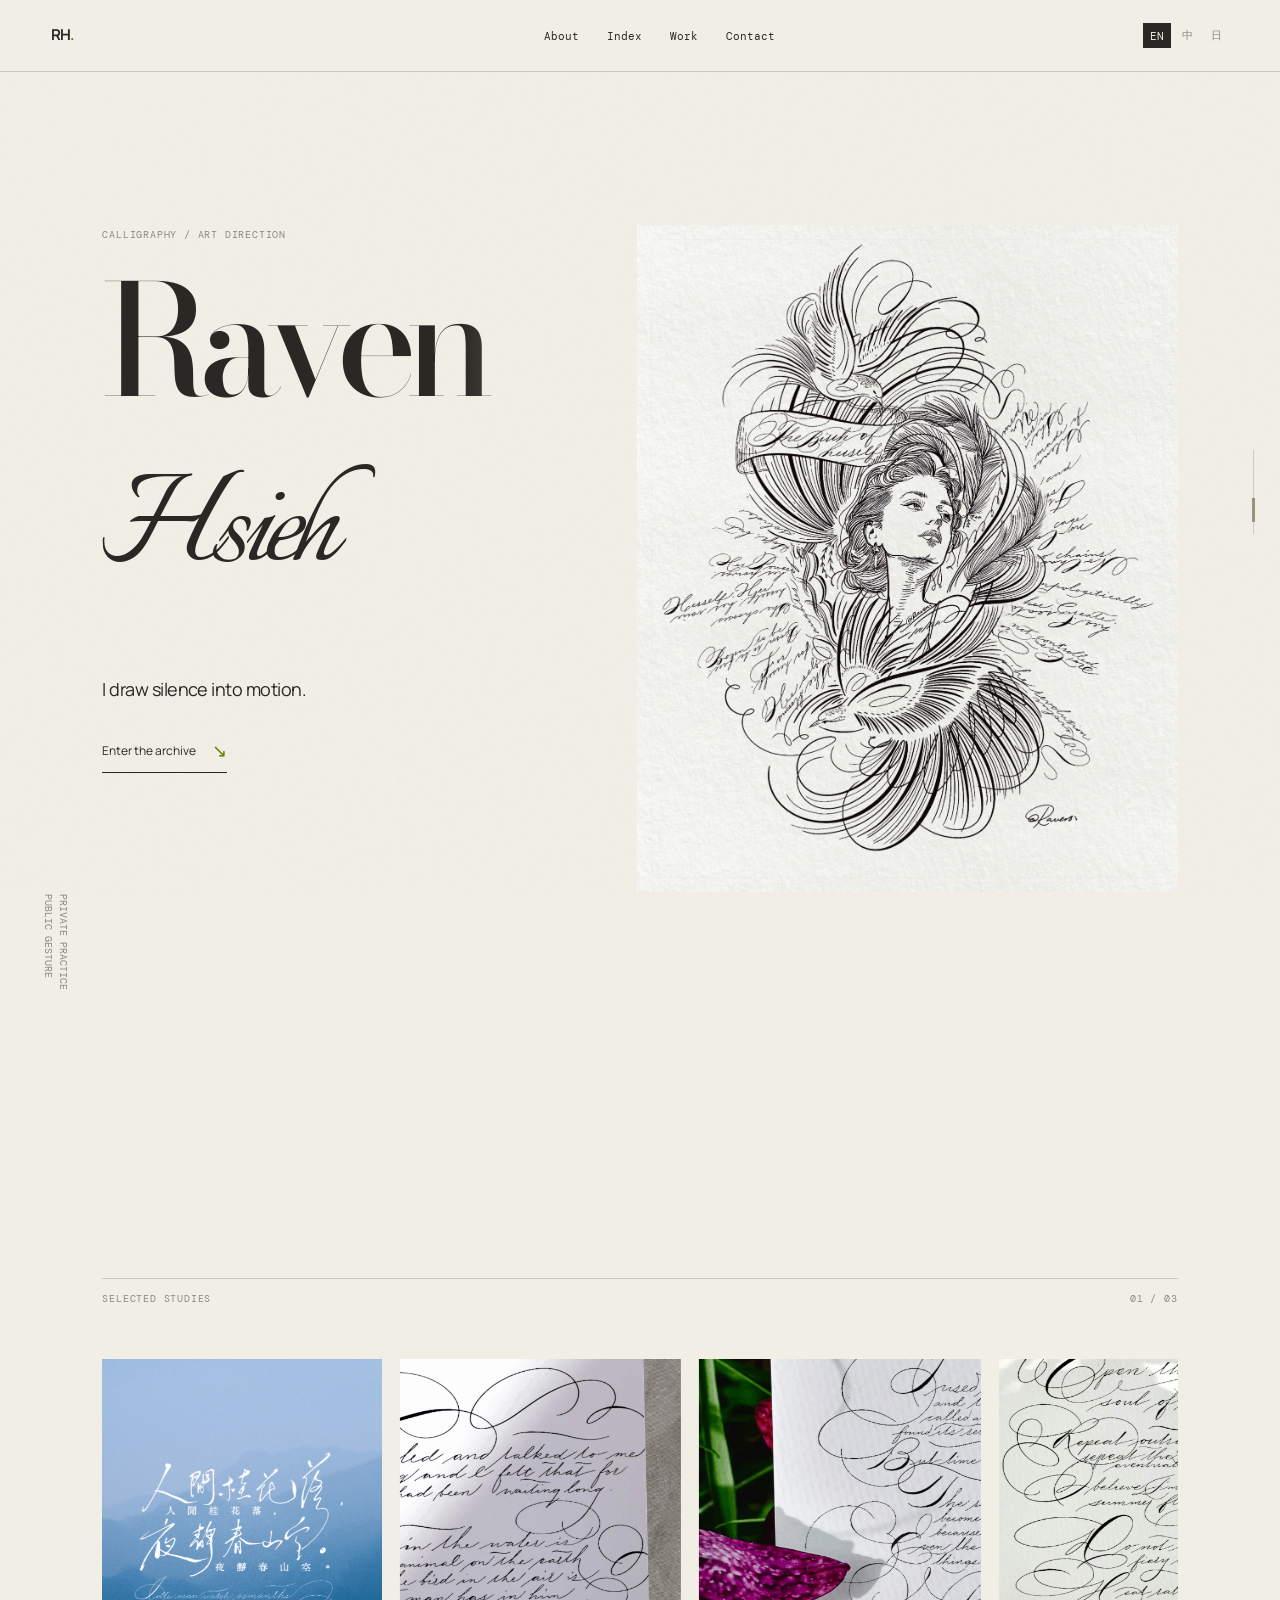
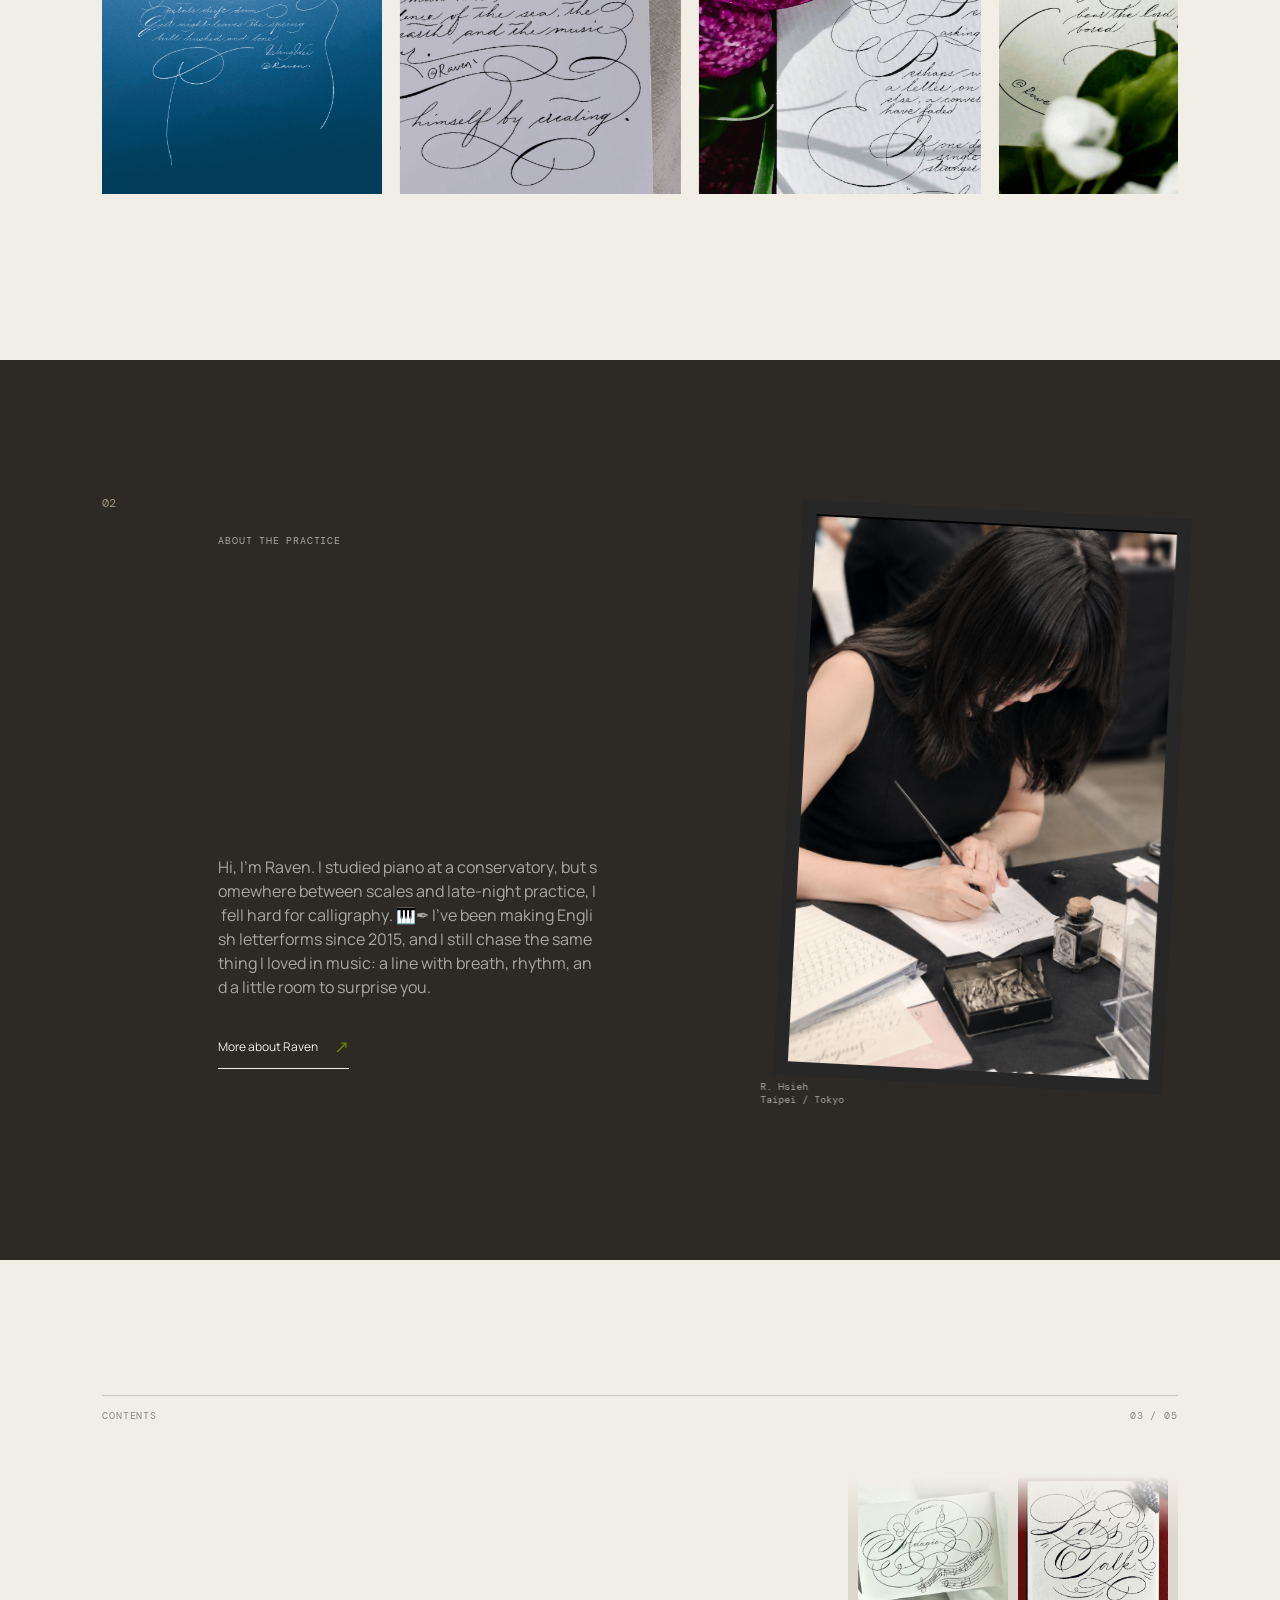
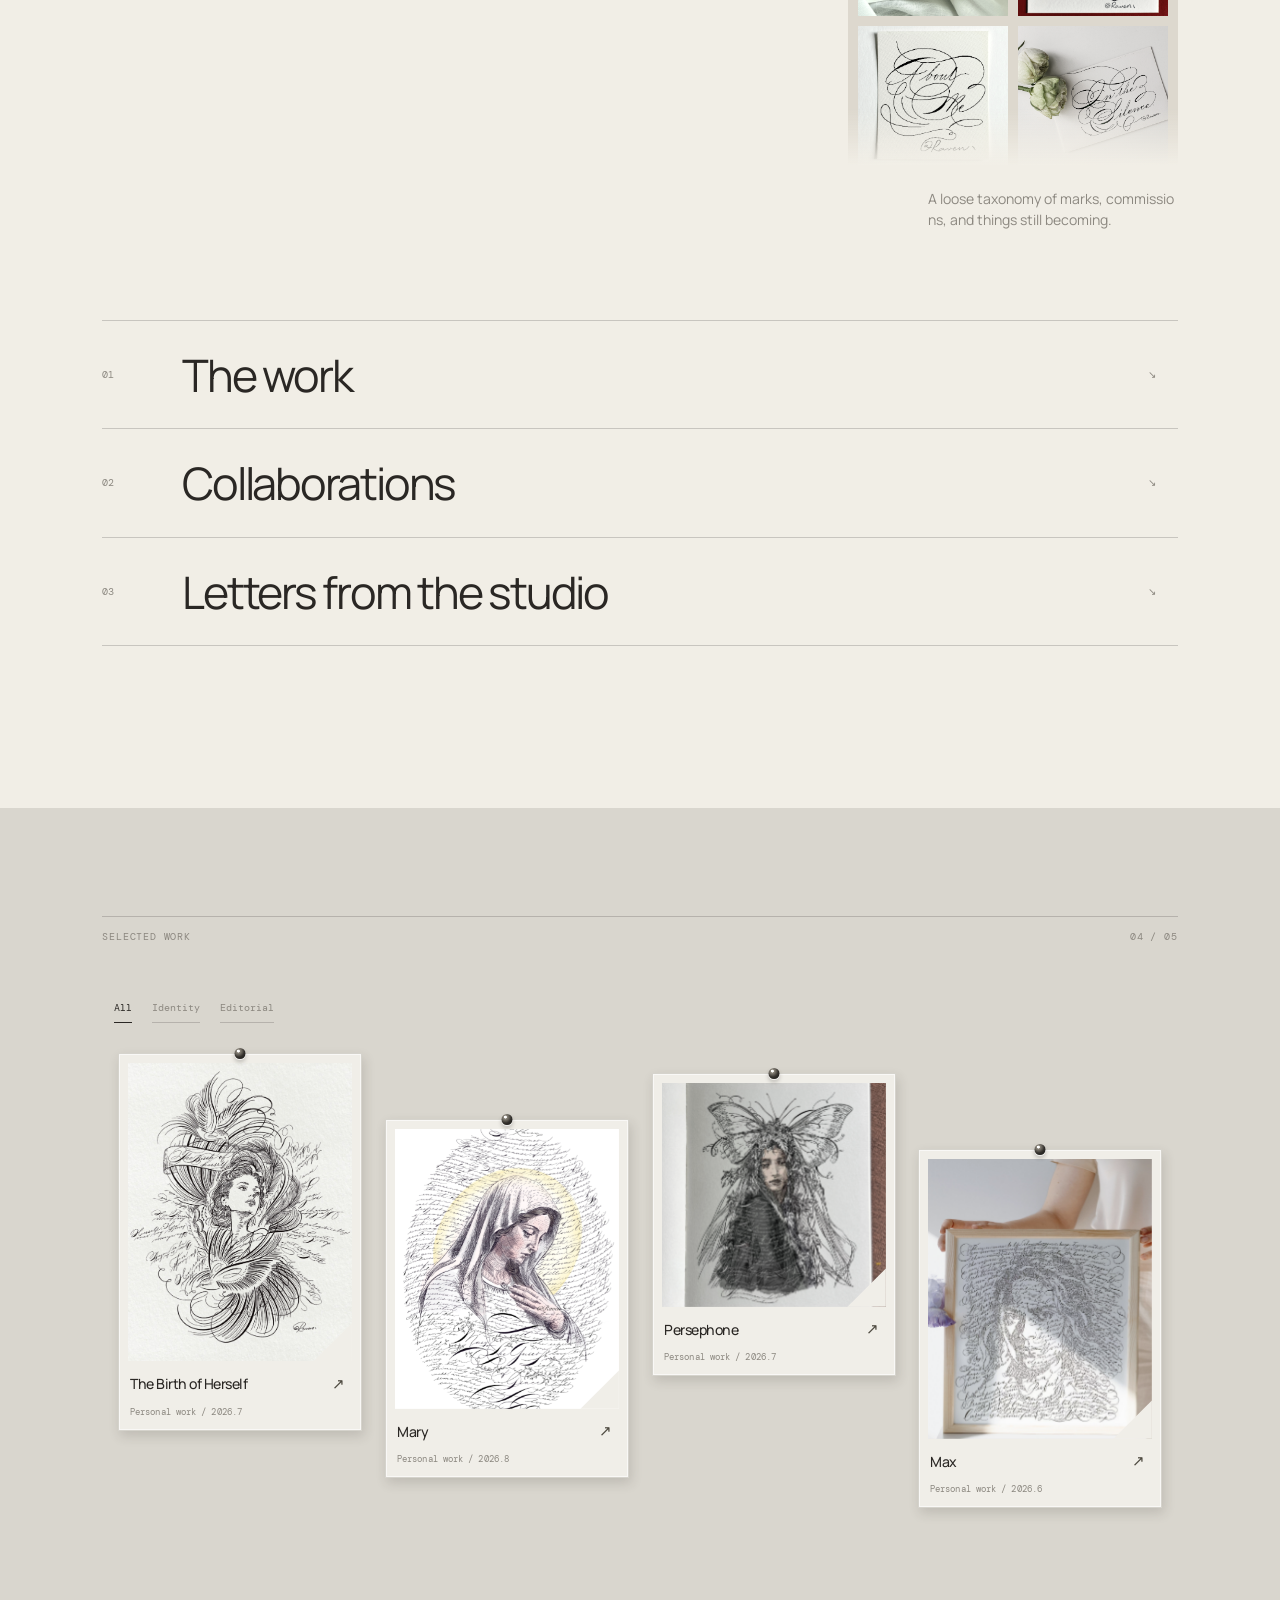
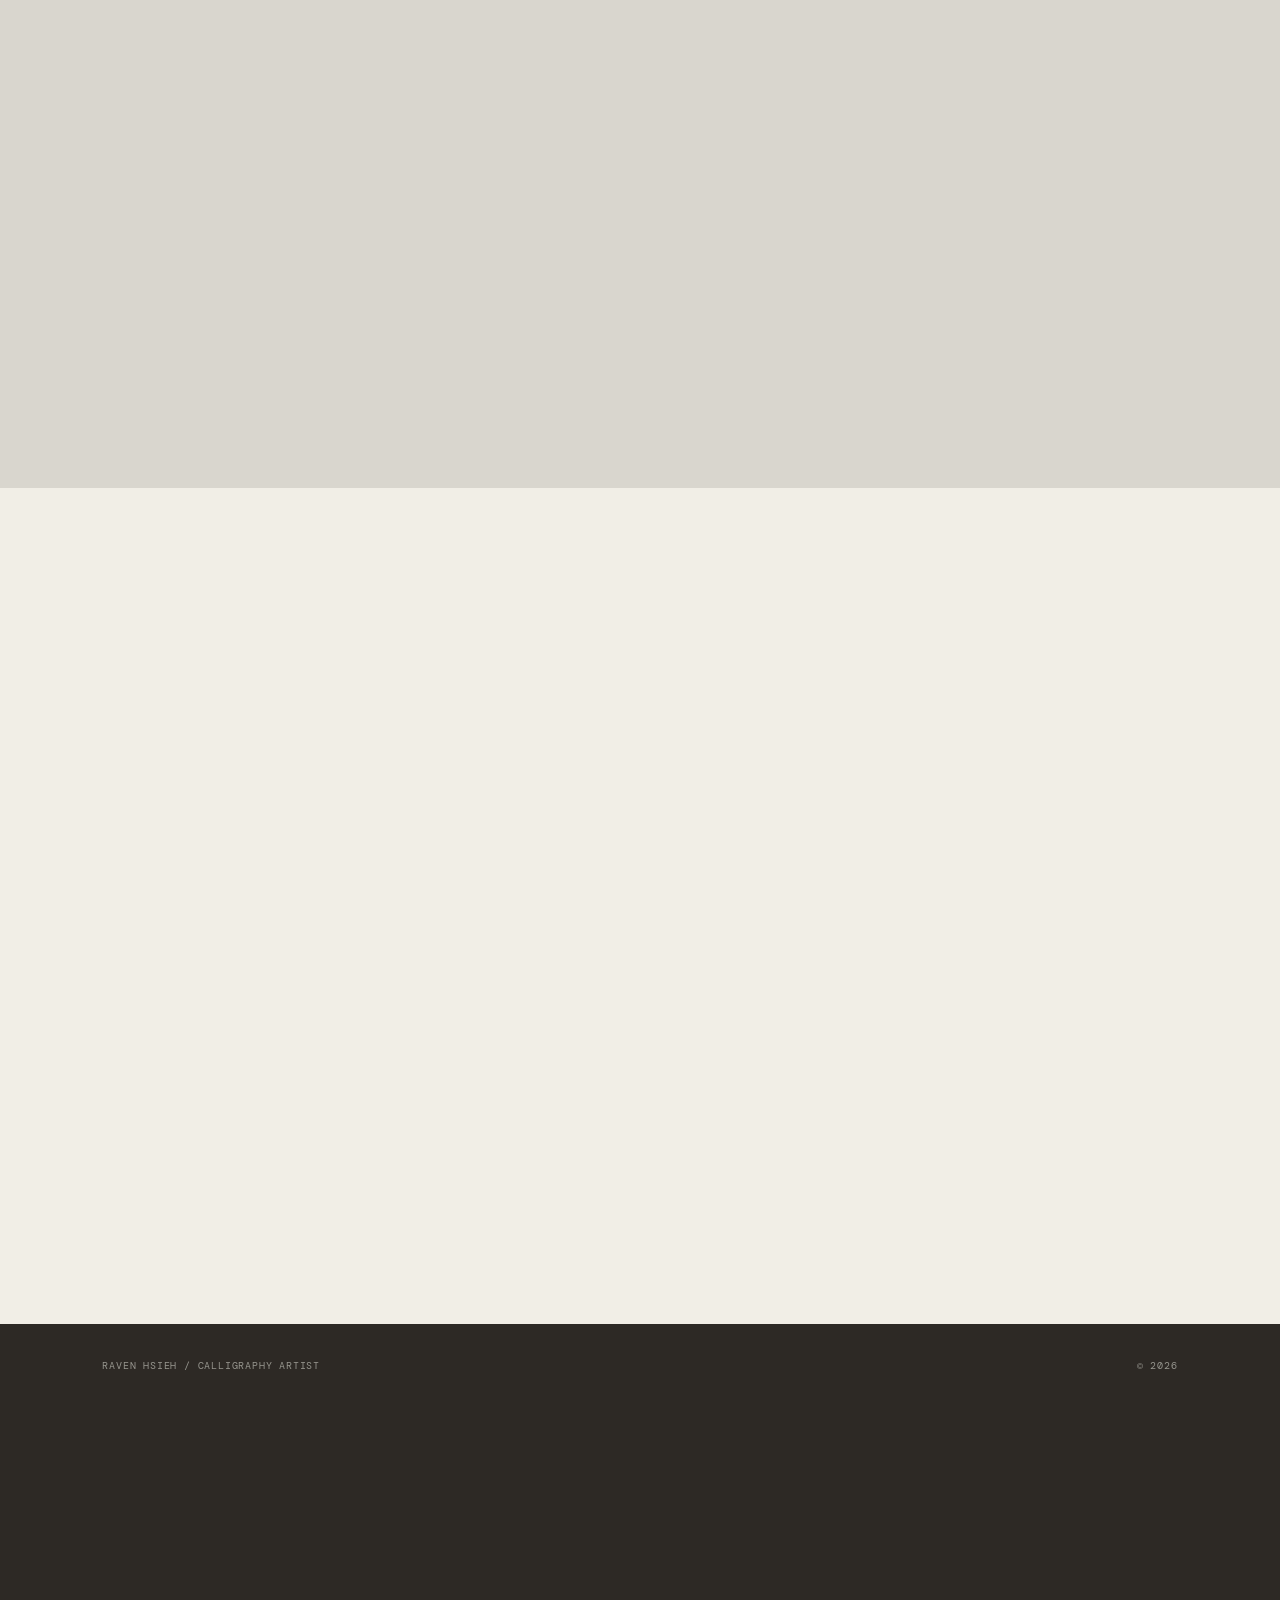
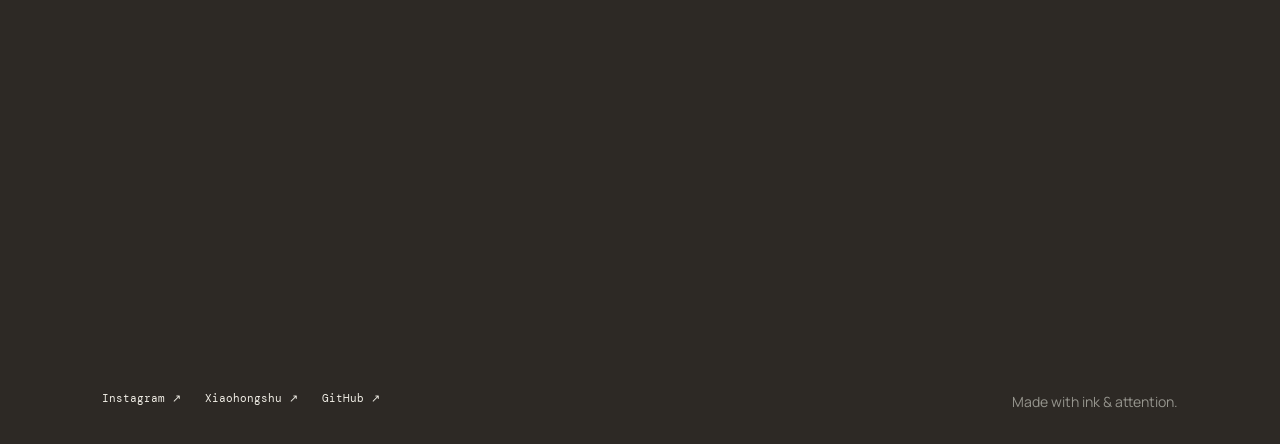
==== commit 4516de15: "Remove inactive Vercel tracking script" ====
--- a/index.html
+++ b/index.html
@@ -168,10 +168,6 @@
       <div class="footer-main reveal"><h2>Let’s make<br /><em>something move.</em></h2><a class="footer-email" href="mailto:xiejingru1999@outlook.com?subject=Commission%20inquiry&body=Hello%20Raven%2C%0A%0AI%27d%20like%20to%20discuss%20a%20commission.%0A%0AProject%3A%20%0ATimeline%3A%20%0ABudget%3A%20%0A%0AThank%20you%2C">xiejingru1999@outlook.com <span>↗</span></a></div>
       <div class="footer-bottom"><div class="socials"><a href="https://www.instagram.com/raven_hsieh_/" aria-label="Instagram" target="_blank" rel="noopener noreferrer">Instagram ↗</a><a href="https://www.xiaohongshu.com/user/profile/5e43a0f9000000000100bc27?xsec_token=ABNjXVe8FTAKIpHP5wsB7noL-pepF3Jj30sDSr4NmYrhI%3D&amp;xsec_source=pc_search" aria-label="Xiaohongshu" target="_blank" rel="noopener noreferrer">Xiaohongshu ↗</a><a href="https://github.com/xiejingru1999-commits" aria-label="GitHub" target="_blank" rel="noopener noreferrer">GitHub ↗</a></div><span>Made with ink &amp; attention.</span></div>
     </footer>
-    <script>
-      window.va = window.va || function () { (window.vaq = window.vaq || []).push(arguments); };
-    </script>
-    <script defer src="/_vercel/insights/script.js"></script>
     <script src="script.js"></script>
   </body>
 </html>
